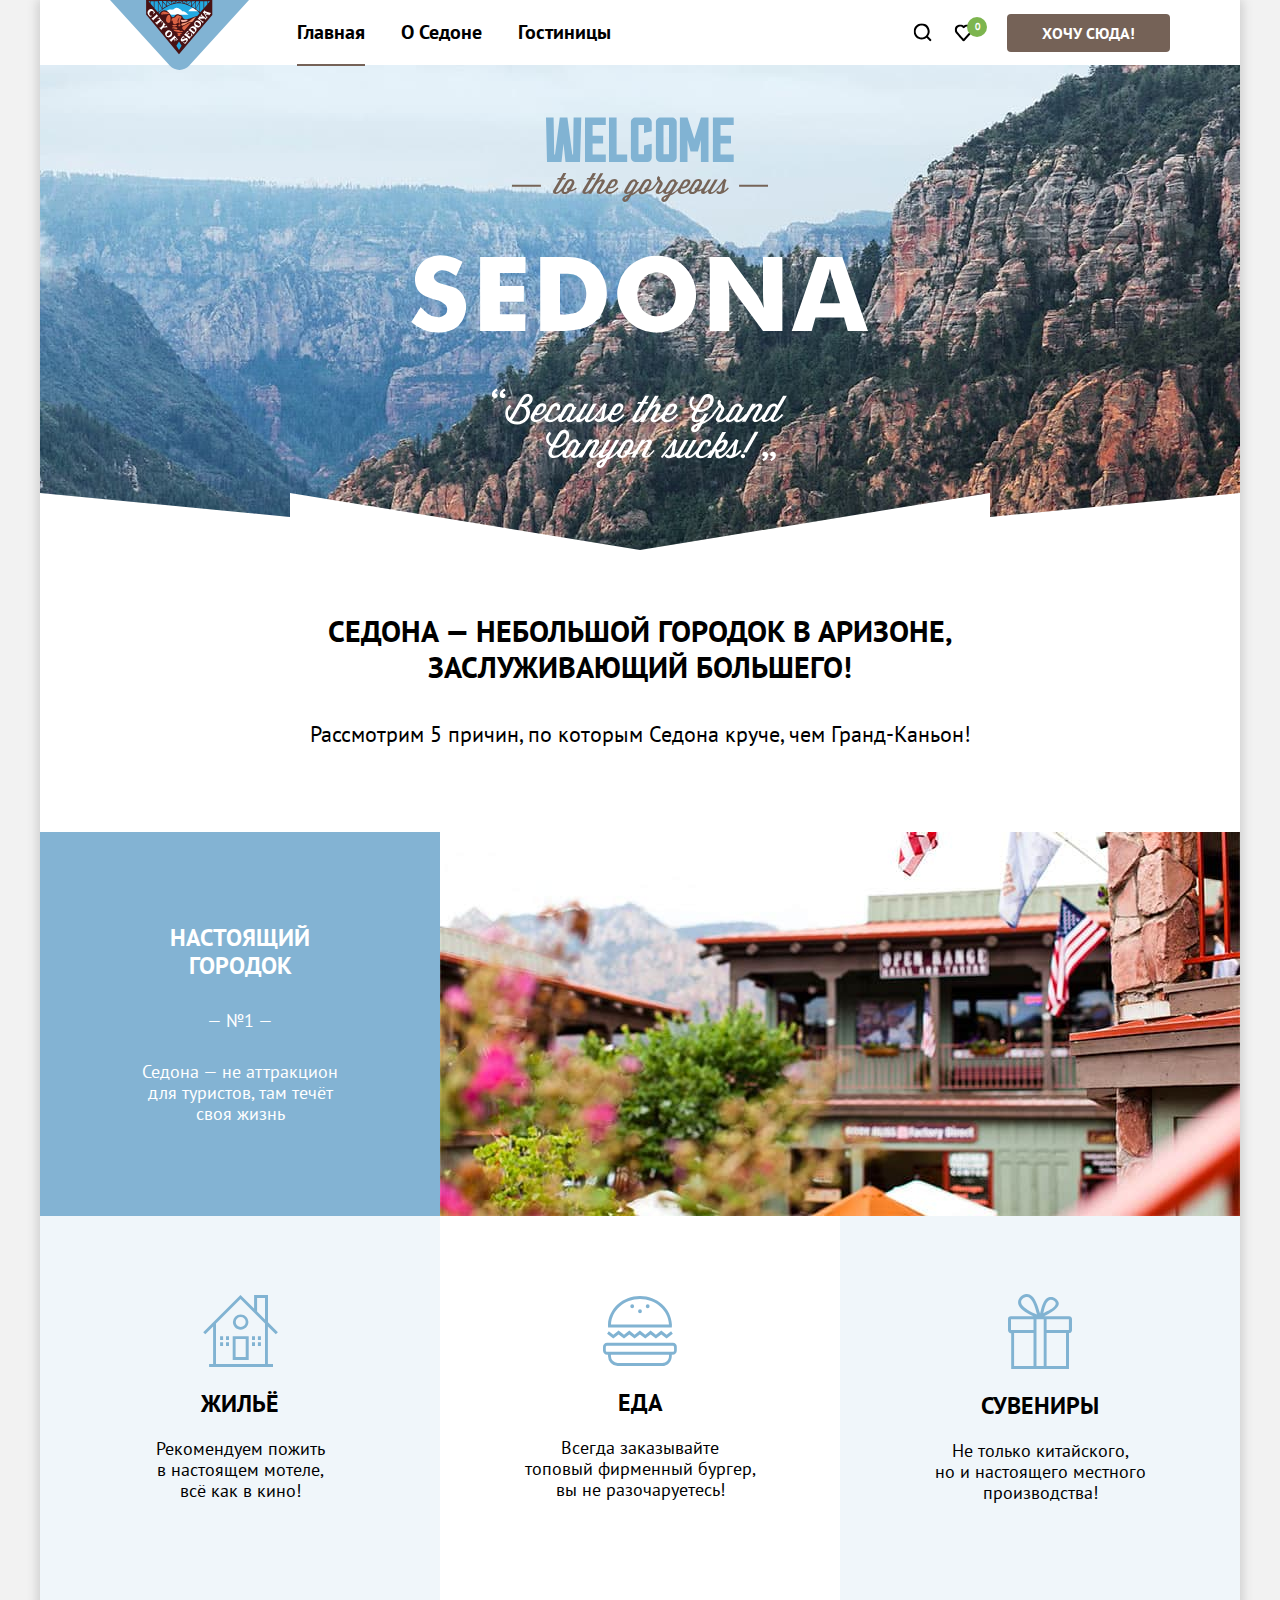
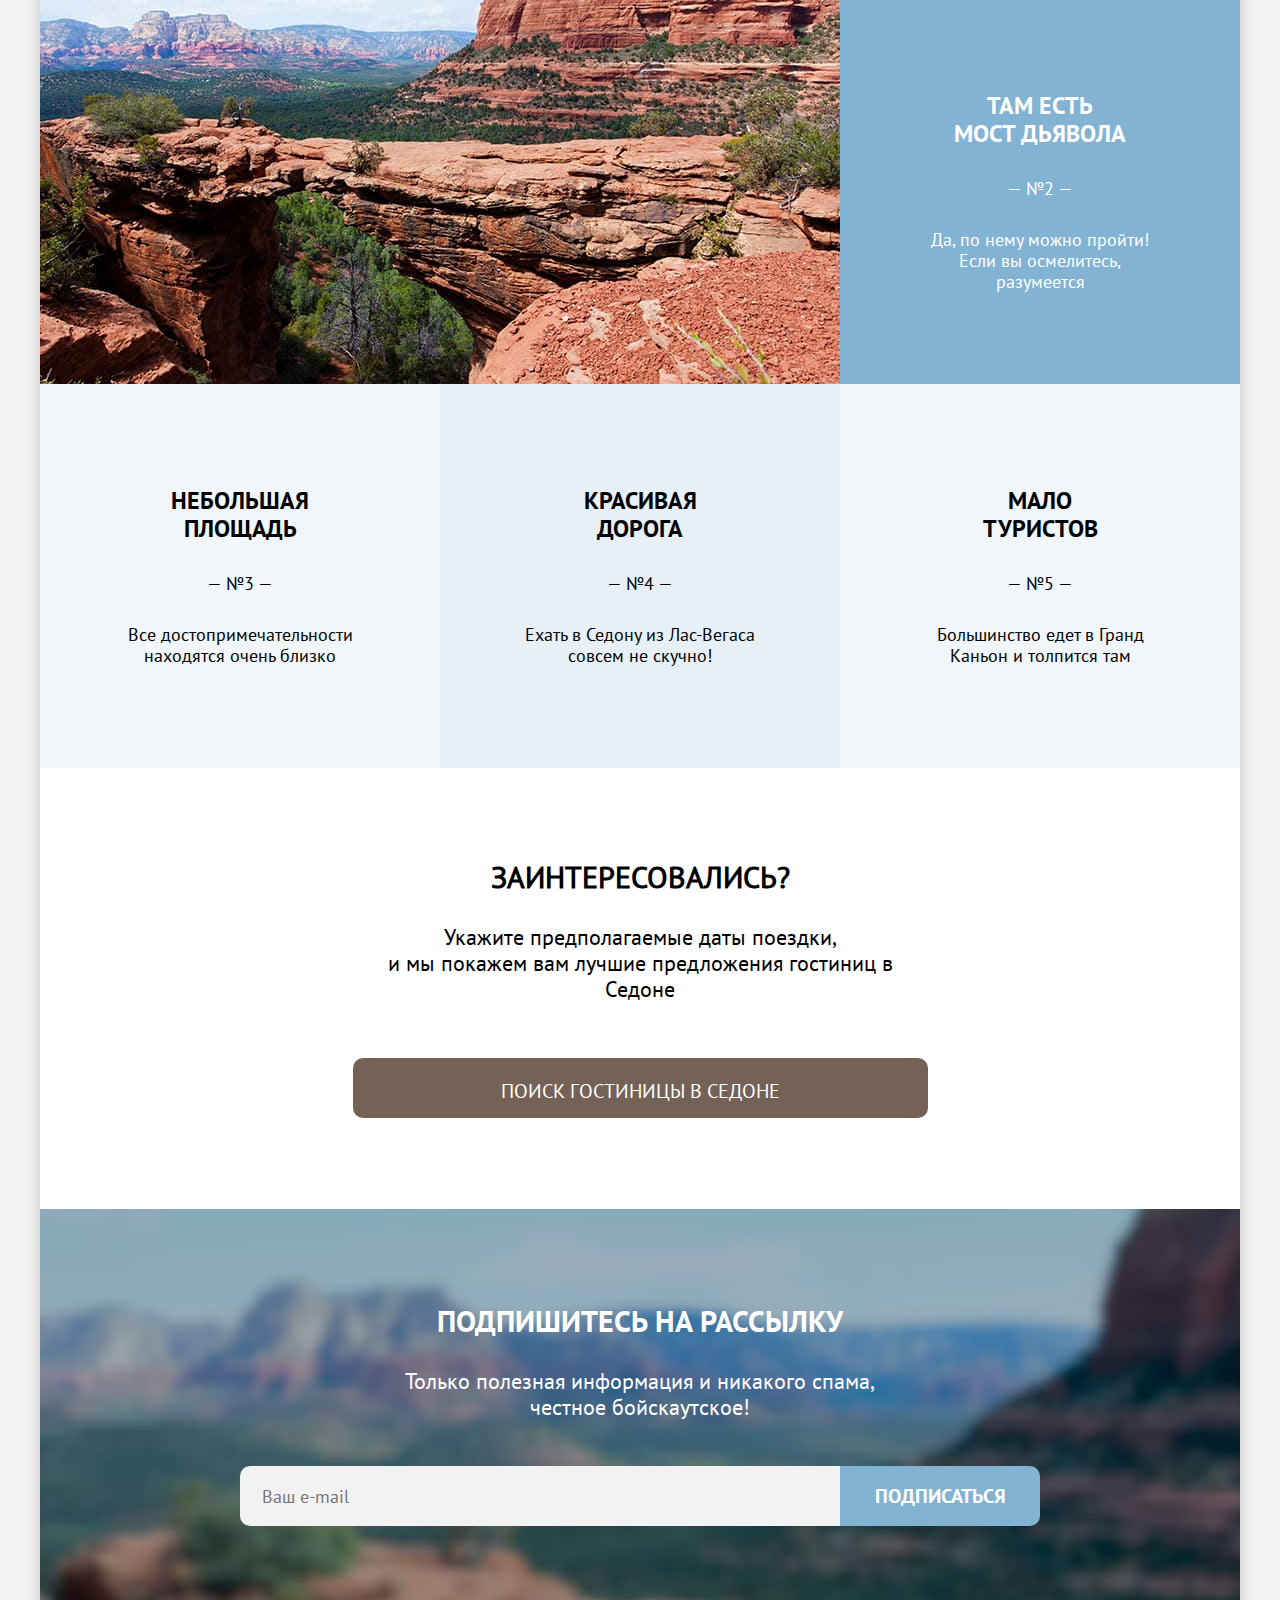
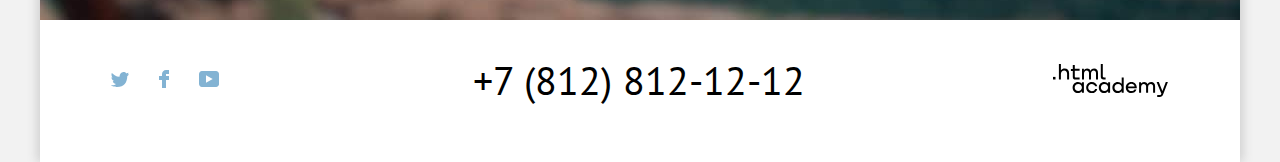
==== index.html @ b34d9f9b "Проверила фокусы и сделала select" ====
<!DOCTYPE html>
<html lang="ru">
  <head>
    <meta charset="utf-8">
    <title>HTML Academy: Седона</title>
    <link rel="stylesheet" href="styles/styles.css">
  </head>
  <body class="body-index">
    <div class="container">
      <header class="page-header">
        <nav class="navigation">
          <a class="logo">
            <span class="visually-hidden">
              Логотип
            </span>
            <img src="image/logo.svg" width="139" height="70" alt="Логотип Седона.">
          </a>
        <ul class="navigation-list">
          <li class="navigation-item">
            <a class="navigation-link navigation-item-main-current" href="index.html">Главная</a>
          </li>
          <li class="navigation-item">
            <a class="navigation-link" href="about.sedona">О Седоне</a>
          </li>
          <li class="navigation-item">
            <a class="navigation-link" href="catalog.html">Гостиницы</a>
          </li>
        </ul>
        <ul class="navigation-user">
          <li class="user-item">
            <a class="navigation-link" href="search.html">
              <span class="visually-hidden">
                Поиск
              </span>
              <svg class="navigation-icon" aria-hidden="true" focusable="false" width="19" height="19" viewBox="0 0 19 19" fill="none" xmlns="http://www.w3.org/2000/svg">
                <g clip-path="url(#clip0_18711_1020)">
                <path d="M18.6821 16.9114L14.9821 13.2114C15.9821 11.9114 16.6821 10.2114 16.6821 8.31142C16.6821 3.91142 13.0821 0.311417 8.68207 0.311417C4.28207 0.311417 0.682068 4.01142 0.682068 8.41142C0.682068 12.8114 4.28207 16.4114 8.68207 16.4114C10.4821 16.4114 12.1821 15.8114 13.5821 14.7114L17.2821 18.4114L18.6821 16.9114ZM8.68207 14.4114C5.38207 14.4114 2.68207 11.7114 2.68207 8.41142C2.68207 5.11142 5.38207 2.41142 8.68207 2.41142C11.9821 2.41142 14.6821 5.11142 14.6821 8.41142C14.6821 11.7114 11.9821 14.4114 8.68207 14.4114Z"/>
                </g>
                <defs>
                <clipPath id="clip0_18711_1020">
                <rect width="18" height="18" fill="white" transform="translate(0.682068 0.411423)"/>
                </clipPath>
                </defs>
              </svg>
            </a>
          </li>
          <li class="user-item user-item-likes">
            <a class="navigation-link" href="#">
              <span class="visually-hidden">
                Нравится
              </span>
              <svg class="navigation-icon" aria-hidden="true" focusable="false" width="19" height="18" viewBox="0 0 19 18" fill="none" xmlns="http://www.w3.org/2000/svg">
                <g clip-path="url(#clip0_18711_1027)">
                <path d="M9.58207 17.4114C9.28207 17.4114 8.98207 17.3114 8.78207 17.0114C3.38207 10.9114 2.08207 9.51142 1.78207 9.11142C1.08207 8.21142 0.682068 7.01142 0.682068 5.81142C0.682068 2.81142 3.08207 0.411423 6.18207 0.411423C7.48207 0.411423 8.68207 0.911423 9.68207 1.71142C10.6821 0.911423 11.9821 0.411423 13.1821 0.411423C16.1821 0.411423 18.6821 2.81142 18.6821 5.81142C18.6821 7.11142 18.1821 8.31142 17.3821 9.21142L10.3821 17.1114C10.1821 17.3114 9.98207 17.4114 9.58207 17.4114ZM3.58207 7.91142C3.88207 8.31142 7.08207 11.9114 9.68207 14.8114L15.8821 7.81142C16.3821 7.31142 16.5821 6.61142 16.5821 5.81142C16.5821 4.01142 15.0821 2.51142 13.2821 2.51142C12.2821 2.51142 11.2821 3.01142 10.5821 3.81142C10.2821 4.11142 9.98207 4.21142 9.68207 4.21142C9.38207 4.21142 9.08207 4.01142 8.88207 3.81142C8.18207 3.01142 7.18207 2.51142 6.18207 2.51142C4.38207 2.51142 2.88207 4.01142 2.88207 5.81142C2.78207 6.71142 3.18207 7.41142 3.58207 7.91142C3.48207 7.91142 3.48207 7.91142 3.58207 7.91142Z"/>
                </g>
                <defs>
                <clipPath id="clip0_18711_1027">
                <rect width="18" height="17" fill="white" transform="translate(0.682068 0.411423)"/>
                </clipPath>
                </defs>
              </svg>
            </a>
            <span class="counter">
              0
            </span>
          </li>
          <li class="user-item">
            <a class="navigation-link popup" href="catalog.html">Хочу сюда!</a>
          </li>
        </ul>
      </nav>
    </header>
    <main class="main-container main-index">
        <section class="promo">
          <h1 class="visually-hidden">Добро пожаловать в Седону</h1>
          <img class="welcome" src="image/welcome-sedona.svg" width="458" height="352" alt="фон Добро пожаловать в седону.">
        </section>
        <section class="advantages">
          <h2 class="secondary-title sedona-title">Седона — небольшой городок в Аризоне, заслуживающий большего!</h2>
          <p class="dark-note">
            Рассмотрим 5 причин, по которым Седона круче, чем Гранд-Каньон!
          </p>
          <ol class="advantages-list">
            <li class="advantages-item advantages-big ">
              <div class="block-advantage">
                <div class="text light-text">
                  <h3 class="advantages-title advantages-title-light">Настоящий городок</h3>
                  <span class="advantages-number">— №1 —</span>
                  <p class="advantages-description advantages-description-light">
                    Седона — не аттракцион для туристов, там течёт своя жизнь
                  </p>
                </div>
                <figure class="advantage-picture">
                  <img class="foto" src="image/real-town.jpg" width="800" height="384" alt="фото Седона.">
                </figure>
              </div>
              <ul class="advantages-mini">
                <li class="advantages-item dark-text light-background block-advantage-mini">
                  <img class="advantages-item-icon" src="image/icon-home.svg" width="75" height="72" alt="иконка дом.">
                    <h3 class="advantages-title advantages-title-black">Жильё</h3>
                    <p class="advantages-description advantages-description-black">
                      Рекомендуем пожить <br> в настоящем мотеле,<br> всё как в кино!
                    </p>
                </li>
                <li class="advantages-item dark-text block-advantage-mini">
                  <img class="advantages-item-icon" src="image/icon-burger.svg" width="74" height="70" alt="иконка бургер.">
                    <h3 class="advantages-title advantages-title-black">Еда</h3>
                    <p class="advantages-description advantages-description-black">
                      Всегда заказывайте <br> топовый фирменный бургер, <br> вы не разочаруетесь!
                    </p>
                </li>
                <li class="advantages-item dark-text light-background block-advantage-mini">
                  <img class="advantages-item-icon" src="image/icon-gift.svg" width="64" height="75" alt="иконка подарок.">
                  <h3 class="advantages-title advantages-title-black">Сувениры</h3>
                  <p class="advantages-description advantages-description-black">
                    Не только китайского, <br> но и настоящего местного <br> производства!
                  </p>
                </li>
               </ul>
            </li>
            <li class="advantages-item advantages-bridge">
              <div class="block-advantage">
                <figure class="advantage-picture">
                  <img class="foto" src="image/mountains.jpg" width="800" height="384" alt="фото мост дьявола.">
                </figure>
                <div class="advantages-item light-text">
                  <h3 class="advantages-title advantages-title-light">Там есть <br> мост дьявола</h3>
                  <span class="advantages-number">— №2 —</span>
                  <p class="advantages-description advantages-description-light">
                    Да, по нему можно пройти! Если вы осмелитесь, разумеется
                  </p>
                </div>
              </div>
            </li>
            <li class="advantages-item dark-text light-background block-advantage-mini">
                <h3 class="advantages-title">Небольшая площадь</h3>
                <span class="advantages-number">— №3 —</span>
                <p class="advantages-description">
                  Все достопримечательности находятся очень близко
                </p>
            </li>
            <li class="advantages-item dark-text translucent-background block-advantage-mini">
                <h3 class="advantages-title">Красивая дорога</h3>
                <span class="advantages-number">— №4 —</span>
                <p class="advantages-description">
                  Ехать в Седону из Лас-Вегаса совсем не скучно!
                </p>
            </li>
            <li class="advantages-item dark-text light-background block-advantage-mini">
              <h3 class="advantages-title">Мало <br> туристов</h3>
              <span class="advantages-number">— №5 —</span>
              <p class="advantages-description">
                Большинство едет в Гранд Каньон и толпится там
              </p>
            </li>
          </ol>
        </section>
        <section class="hotel-search">
          <h2 class="secondary-title interested-title">Заинтересовались?</h2>
          <p class="hotel-search-description">
            Укажите предполагаемые даты поездки, <br> и мы покажем вам лучшие предложения гостиниц в Седоне
          </p>
          <a class="hotel-search-button" href="catalog.html">
            Поиск гостиницы в Седоне
          </a>
        </section>
        <section class="subscription">
          <h2 class="secondary-title subscription-title-catalog">Подпишитесь на рассылку</h2>
          <p class="light-note">
            Только полезная информация и никакого спама, честное бойскаутское!
          </p>
          <form class="subscription-form" action="https://echo.htmlacademy.ru/" method="post">
            <label for="subscription-email">
              <span class="visually-hidden">email</span>
            </label>
            <input class="field mistake"  placeholder="Ваш e-mail" type="email" name="subscription-email" id="subscription-email">
            <button class="button subscription-email" type="submit">
                Подписаться
            </button>
          </form>
        </section>
    </main>
      <footer class="page-footer">
        <section class="footer-social">
          <h2 class="social-title">
            <span class="visually-hidden">
               социальные сети
            </span>
          </h2>
            <ul class="footer-social-list">
              <li class="footer-social-item">
                <a class="button-social" href="https://twitter.com/htmlacademy_ru">
                  <span class="visually-hidden">Твиттер</span>
                  <svg class="footer-social-icon" width="18" height="15" viewBox="0 0 18 15" fill="none" xmlns="http://www.w3.org/2000/svg">
                    <g clip-path="url(#clip0_18711_1512)">
                      <path d="M11.6 0.200056C13.4 -0.299944 14.8 0.500056 15.4 1.40006C16.1 1.20006 16.8 0.900056 17.5 0.700056C17.5 1.60006 16.9 2.20006 16.6 2.50006C17.3 2.60006 18 1.90006 18 1.90006C17.8 2.90006 16.9 3.70006 16.3 3.90006C16.1 10.7001 13 15.1001 5.7 15.0001C5.1 15.0001 5.8 15.0001 5.2 15.0001C4.8 15.0001 0.8 14.5001 0 13.1001C2.4 13.3001 4.1 12.7001 5 11.9001C4 11.6001 2.1 11.5001 1.8 9.00006C2.2 9.10006 2.4 9.20006 3.1 9.10006C1.8 8.30006 0.4 7.50006 0.5 5.30006C0.8 5.60006 1.6 5.80006 1.9 5.80006C1.1 5.60006 -0.2 2.50006 0.9 0.900056C2.8 2.80006 4.9 4.50006 8.5 4.70006C8.7 2.30006 9.7 0.800056 11.6 0.200056Z" />
                    </g>
                    <defs>
                      <clipPath id="clip0_18711_1512">
                        <rect width="18" height="15" fill="white"/>
                      </clipPath>
                    </defs>
                  </svg>
                </a>
              </li>
              <li class="footer-social-item">
                <a class="button-social" href="https://www.facebook.com/htmlacademy">
                  <span class="visually-hidden">Фейсбук</span>
                  <svg class="footer-social-icon" width="10" height="18" viewBox="0 0 10 18" fill="none" xmlns="http://www.w3.org/2000/svg">
                    <path d="M7 0C4.8 0 3 1.8 3 4V6H0V10H3V18H7V10H10V6H7V4H10V0H7Z" />
                  </svg>
                </a>
              </li>
              <li class="footer-social-item">
                <a class="button-social" href="https://www.youtube.com/c/HTMLAcademyRUS">
                  <span class="visually-hidden">Ютуб</span>
                  <svg class="footer-social-icon" width="20" height="16" viewBox="0 0 20 16" fill="none" xmlns="http://www.w3.org/2000/svg">
                    <g clip-path="url(#clip0_18711_1528)">
                      <path d="M17 0H2.9C1.2 0 0 1.5 0 3.2V12.7C0 14.5 1.2 16 2.9 16H17.2C18.7 16 20.1 14.5 20.1 12.8V3.2C19.9 1.5 18.7 0 17 0ZM7 11.8V4.2L13.7 8L7 11.8Z" />
                    </g>
                    <defs>
                      <clipPath id="clip0_18711_1528">
                        <rect width="20" height="16" fill="white"/>
                      </clipPath>
                    </defs>
                  </svg>
                </a>
              </li>
            </ul>
        </section>
        <a class="contacts-phone" href="tel:88128121212">+7 (812) 812-12-12</a>
        <section class="html-link">
            <a class="htmlacademy-link" href="https://htmlacademy.ru/">
              <svg class="htmlacademy-link-icon" width="115" height="34" viewBox="0 0 115 34" fill="none" xmlns="http://www.w3.org/2000/svg">
                <path d="M0 12.9V15.5H2.5V12.9H0Z" />
                <path d="M11.6 4.5C10 4.5 8.80002 5.2 8.00002 6.2H7.90002V0H5.90002V15.5H7.90002V10.2C7.90002 8.1 9.20002 6.6 11.2 6.6C13 6.6 14.1 8 14.1 9.8V15.5H16.1V9.4C16.2 6.4 14.3 4.5 11.6 4.5Z" />
                <path d="M26.6 4.79998H21.8V1.09998H19.8V4.89998H17.9V6.89998H19.8V12.9C19.8 14.6 20.8 15.6 22.5 15.6H26.6V13.6H22.9C22.2 13.6 21.8 13.2 21.8 12.5V6.79998H26.6V4.79998Z" />
                <path d="M41.1 4.59998C39.5 4.59998 38.2 5.39998 37.6 6.69998H37.5C36.9 5.49998 35.7 4.59998 34.1 4.59998C32.7 4.59998 31.6 5.39998 31 6.39998H30.9V4.79998H29V15.4H31V9.99998C31 7.99998 32 6.49998 33.6 6.49998C35.1 6.49998 36 7.49998 36 9.09998V15.4H38V9.79998C38 7.39998 39.4 6.49998 40.6 6.49998C42.1 6.49998 43 7.49998 43 9.09998V15.4H45V8.89998C45.1 6.39998 43.6 4.59998 41.1 4.59998Z" />
                <path d="M47.8 12.7C47.8 14.4 48.8 15.4 50.6 15.4H52.6V13.4H50.9001C50.2001 13.4 49.8 13 49.8 12.3V0H47.8V12.7Z" />
                <path d="M28.9 19.7C28 18.6 26.7 17.9 25 17.9C21.9 17.9 19.6 20.2 19.6 23.5C19.6 26.8 21.9 29.1 25 29.1C26.8 29.1 28 28.3 28.8 27.2H28.9V28.8H30.9V18.2H28.9V19.7ZM25.3 27.1C23.1 27.1 21.7 25.5 21.7 23.5C21.7 21.5 23.1 19.9 25.3 19.9C27.5 19.9 28.9 21.5 28.9 23.5C28.9 25.4 27.5 27.1 25.3 27.1Z" />
                <path d="M44.2 22C43.7 19.6 41.5999 17.9 38.7999 17.9C35.3999 17.9 33.2 20.4 33.2 23.5C33.2 26.6 35.3999 29.1 38.7999 29.1C41.5999 29.1 43.7 27.3 44.2 24.9H42.0999C41.6999 26.2 40.3999 27.2 38.7999 27.2C36.5999 27.2 35.2 25.6 35.2 23.6C35.2 21.6 36.5999 20 38.7999 20C40.3999 20 41.5999 21 42.0999 22.2H44.2V22Z" />
                <path d="M55.1 19.7C54.2 18.6 52.9001 17.9 51.2001 17.9C48.1001 17.9 45.8 20.2 45.8 23.5C45.8 26.8 48.1001 29.1 51.2001 29.1C53.0001 29.1 54.2 28.3 55 27.2H55.1V28.8H57.1V18.2H55.1V19.7ZM51.5 27.1C49.3 27.1 47.9001 25.5 47.9001 23.5C47.9001 21.5 49.3 19.9 51.5 19.9C53.7 19.9 55.1 21.5 55.1 23.5C55.1 25.4 53.6 27.1 51.5 27.1Z" />
                <path d="M68.7 19.8C67.8 18.7 66.5 17.9 64.8 17.9C61.7 17.9 59.4 20.2 59.4 23.5C59.4 26.8 61.6 29.1 64.8 29.1C66.5 29.1 67.8 28.3 68.6 27.3H68.7V28.8H70.7V13.4H68.7V19.8ZM65.1 27.1C62.9 27.1 61.5 25.5 61.5 23.5C61.5 21.5 62.9 19.9 65.1 19.9C67.3 19.9 68.7 21.5 68.7 23.5C68.6 25.5 67.2 27.1 65.1 27.1Z" />
                <path d="M78.3 17.9C75 17.9 72.8 20.4 72.8 23.5C72.8 26.5 74.9 29.1 78.3 29.1C80.8 29.1 82.8 27.8 83.5 25.5H81.4C80.9 26.5 79.8 27.1 78.4 27.1C76.5 27.1 75.1 25.8 75 24.2H83.8C84 20.6 81.8 17.9 78.3 17.9ZM78.3 19.8C80 19.8 81.3 20.8 81.6 22.4H75.1C75.4 20.9 76.6 19.8 78.3 19.8Z" />
                <path d="M98.2 17.9C96.6 17.9 95.3 18.7 94.6 19.9H94.5C93.9 18.7 92.7 17.9 91.1 17.9C89.7 17.9 88.6 18.6 88 19.7V18.2H86.1V28.8H88.1V23.4C88.1 21.4 89.1 20 90.7 19.9C92.2 19.9 93.1 20.9 93.1 22.5V28.8H95.1V23.2C95.1 20.8 96.5 19.9 97.7 19.9C99.2 19.9 100.1 20.9 100.1 22.5V28.8H102.1V22.3C102.2 19.7 100.7 17.9 98.2 17.9Z" />
                <path d="M109.4 27L105.8 18.1H103.6L108.4 29.7C108.1 30.6 107.7 30.9 106.7 30.9H104.2V32.9H106.7C108.5 32.9 109.5 32.1 110.2 30.3L114.9 18.1H112.8L109.4 27Z" />
              </svg>
            </a>
        </section>
      </footer>
      <div class="modal-container modal-container-close">
        <div class="modal modal-hotel-search">
          <section class="modal-content">
            <button class="modal-close-button">
              <span class="visually-hidden">Закрыть</span>
            </button>
            <h2 class="modal-title">Поиск гостиницы в Седоне</h2>
            <form class="modal-input-form" action="https://echo.htmlacademy.ru/" method="get">
              <ul class="modal-input-list">
                <li class="modal-input-item data-start">
                  <label for="start" class="label-input">
                    Дата заезда:
                  </label>
                  <div class="modal-input-container">
                    <input class="modal-input modal-input-date" type="date" id="start" name="trip-start" value="27 апреля 2021">
                    <span class="container-calendar">
                      <svg class="calendar" width="15" height="15" viewBox="0 0 15 15" fill="none" xmlns="http://www.w3.org/2000/svg">
                        <path d="M5.5 10C5.8 10 6 9.8 6 9.5C6 9.2 5.8 9 5.5 9C5.2 9 5 9.2 5 9.5C5 9.8 5.2 10 5.5 10Z" />
                        <path d="M14 2H12V0H11V2H4V0H3V2H1C0.4 2 0 2.4 0 3V6V7V14C0 14.5 0.4 15 1 15H14C14.5 15 15 14.5 15 14V7V6V3C15 2.4 14.5 2 14 2ZM14 14H1V7H14V14ZM1 6V3H3V5H4V3H11V5H12V3H14V6H1Z" />
                        <path d="M7.5 10C7.8 10 8 9.8 8 9.5C8 9.2 7.8 9 7.5 9C7.2 9 7 9.2 7 9.5C7 9.8 7.2 10 7.5 10Z" />
                        <path d="M9.5 10C9.8 10 10 9.8 10 9.5C10 9.2 9.8 9 9.5 9C9.2 9 9 9.2 9 9.5C9 9.8 9.2 10 9.5 10Z" />
                        <path d="M5.5 11C5.2 11 5 11.2 5 11.5C5 11.8 5.2 12 5.5 12C5.8 12 6 11.8 6 11.5C6 11.2 5.8 11 5.5 11Z" />
                        <path d="M3.5 10C3.8 10 4 9.8 4 9.5C4 9.2 3.8 9 3.5 9C3.2 9 3 9.2 3 9.5C3 9.8 3.2 10 3.5 10Z" />
                        <path d="M3.5 11C3.2 11 3 11.2 3 11.5C3 11.8 3.2 12 3.5 12C3.8 12 4 11.8 4 11.5C4 11.2 3.8 11 3.5 11Z" />
                        <path d="M7.5 11C7.2 11 7 11.2 7 11.5C7 11.8 7.2 12 7.5 12C7.8 12 8 11.8 8 11.5C8 11.2 7.8 11 7.5 11Z" />
                        <path d="M9.5 11C9.2 11 9 11.2 9 11.5C9 11.8 9.2 12 9.5 12C9.8 12 10 11.8 10 11.5C10 11.2 9.8 11 9.5 11Z" />
                        <path d="M11.5 10C11.8 10 12 9.8 12 9.5C12 9.2 11.8 9 11.5 9C11.2 9 11 9.2 11 9.5C11 9.8 11.2 10 11.5 10Z" />
                        <path d="M11.5 11C11.2 11 11 11.2 11 11.5C11 11.8 11.2 12 11.5 12C11.8 12 12 11.8 12 11.5C12 11.2 11.8 11 11.5 11Z" />
                      </svg>
                    </span>
                  </div>
                  <span class="comment-message error">
                    Мы не можем отправить вас в прошлое.
                  </span>
                </li>
                <li class="modal-input-item data-end">
                  <label for="end" class="label-input">
                    Дата выезда:
                  </label>
                  <div class="modal-input-container">
                    <input class="modal-input modal-input-date" type="date" id="end" name="trip-end" value="1 сентября 2022">
                    <span class="container-calendar">
                      <svg class="calendar" width="15" height="15" viewBox="0 0 15 15" fill="none" xmlns="http://www.w3.org/2000/svg">
                        <path d="M5.5 10C5.8 10 6 9.8 6 9.5C6 9.2 5.8 9 5.5 9C5.2 9 5 9.2 5 9.5C5 9.8 5.2 10 5.5 10Z" />
                        <path d="M14 2H12V0H11V2H4V0H3V2H1C0.4 2 0 2.4 0 3V6V7V14C0 14.5 0.4 15 1 15H14C14.5 15 15 14.5 15 14V7V6V3C15 2.4 14.5 2 14 2ZM14 14H1V7H14V14ZM1 6V3H3V5H4V3H11V5H12V3H14V6H1Z" />
                        <path d="M7.5 10C7.8 10 8 9.8 8 9.5C8 9.2 7.8 9 7.5 9C7.2 9 7 9.2 7 9.5C7 9.8 7.2 10 7.5 10Z" />
                        <path d="M9.5 10C9.8 10 10 9.8 10 9.5C10 9.2 9.8 9 9.5 9C9.2 9 9 9.2 9 9.5C9 9.8 9.2 10 9.5 10Z" />
                        <path d="M5.5 11C5.2 11 5 11.2 5 11.5C5 11.8 5.2 12 5.5 12C5.8 12 6 11.8 6 11.5C6 11.2 5.8 11 5.5 11Z" />
                        <path d="M3.5 10C3.8 10 4 9.8 4 9.5C4 9.2 3.8 9 3.5 9C3.2 9 3 9.2 3 9.5C3 9.8 3.2 10 3.5 10Z" />
                        <path d="M3.5 11C3.2 11 3 11.2 3 11.5C3 11.8 3.2 12 3.5 12C3.8 12 4 11.8 4 11.5C4 11.2 3.8 11 3.5 11Z" />
                        <path d="M7.5 11C7.2 11 7 11.2 7 11.5C7 11.8 7.2 12 7.5 12C7.8 12 8 11.8 8 11.5C8 11.2 7.8 11 7.5 11Z" />
                        <path d="M9.5 11C9.2 11 9 11.2 9 11.5C9 11.8 9.2 12 9.5 12C9.8 12 10 11.8 10 11.5C10 11.2 9.8 11 9.5 11Z" />
                        <path d="M11.5 10C11.8 10 12 9.8 12 9.5C12 9.2 11.8 9 11.5 9C11.2 9 11 9.2 11 9.5C11 9.8 11.2 10 11.5 10Z" />
                        <path d="M11.5 11C11.2 11 11 11.2 11 11.5C11 11.8 11.2 12 11.5 12C11.8 12 12 11.8 12 11.5C12 11.2 11.8 11 11.5 11Z" />
                      </svg>
                    </span>
                  </div>
                  <span class="comment-message">
                    На эти даты есть свободные номера. Пока есть.
                  </span>
                </li>
                <li class="modal-input-item item-adults">
                  <label for="number-adults" class="label-input">
                    Взрослые:
                  </label>
                  <div class="modal-input-container">
                    <button class="modal-input-minus">
                      <svg  class="icon-modal-minus icon-modal-input" width="13" height="1" viewBox="0 0 13 1" fill="none" xmlns="http://www.w3.org/2000/svg">
                        <path d="M0 0L0 1L13 1V0L0 0Z" />
                      </svg>
                    </button>
                    <input class="modal-input modal-input-number" type="number" id="number-adults" name="number-adults" min="1" value="2">
                    <button class="modal-input-plus">
                      <svg class="icon-modal-plus icon-modal-input" width="13" height="13" viewBox="0 0 13 13" fill="none" xmlns="http://www.w3.org/2000/svg">
                          <path d="M13 6H7V0H6V6H0V7H6V13H7V7H13V6Z" />
                        </svg>
                    </button>
                  </div>
                  </li>
                <li class="modal-input-item item-children">
                  <span class="form-label form-label-icon">
                    <label for="number-children" class="label-input">
                      Дети:
                    </label>
                    <span class="tooltip">
                      <button class="tooltip-toggle" type="button" aria-labelledby="tooltip-label">
                        <svg class="tooltip-icon" width="25" height="25" fill="none" xmlns="http://www.w3.org/2000/svg">
                          <circle cx="12.5" cy="12.5" r="12.5" />
                          <g clip-path="url(#a)" fill="#fff">
                            <path d="M12 17h1v-6h-1v6ZM13 8h-1v1h1V8Z"/>
                          </g>
                          <defs>
                            <clipPath id="a">
                              <path fill="#fff" transform="translate(12 8)" d="M0 0h1v9H0z"/>
                            </clipPath>
                          </defs>
                        </svg>
                      </button>
                      <span class="tooltip-text" role="tooltip" id="tooltip-label">
                        Укажите количество детей, которые будут с вами, возраст которых от 6 до 18 лет. Дети до 6 лет размещаются бесплатно.
                      </span>
                    </span>
                  </span>
                  <div class="modal-input-container">
                    <button class="modal-input-minus">
                      <svg  class="icon-modal-minus icon-modal-input" width="13" height="1" viewBox="0 0 13 1" fill="none" xmlns="http://www.w3.org/2000/svg">
                        <path d="M0 0L0 1L13 1V0L0 0Z" />
                      </svg>
                    </button>
                    <input class="modal-input modal-input-number" type="number" id="number-children" name="number-children" min="0" value="1">
                    <button class="modal-input-plus">
                      <svg class="icon-modal-plus icon-modal-input" width="13" height="13" viewBox="0 0 13 13" fill="none" xmlns="http://www.w3.org/2000/svg">
                          <path d="M13 6H7V0H6V6H0V7H6V13H7V7H13V6Z" />
                        </svg>
                    </button>
                  </div>
                </li>
                <li class="modal-input-item item-submit">
                  <input class="modal-input-submit" type="submit" name="send-data" value="Найти">
                </li>
              </ul>
            </form>
          </section>
        </div>
      </div>
    </div>
  </body>
</html>
---- styles/styles.css ----
@font-face {
  font-family: ptsans-400;
  font-weight: 400;
  font-style: normal;
  src: url("../fonts/ptsans-400.woff2") format("woff2");
  font-display: swap;
}
@font-face {
  font-family: ptsans-700;
  font-weight: 700;
  font-style: normal;
  src: url("../fonts/ptsans-700.woff2") format("woff2");
  font-display: swap;
}
@font-face {
  font-family: ptsans-400;
  font-weight: 400;
  font-style: italic;
  src: url("../fonts/ptsans-400.woff2") format("woff2");
  font-display: swap;
}
@font-face {
  font-family: ptsans-400;
  font-weight: 700;
  font-style: italic;
  src: url("../fonts/ptsans-700.woff2") format("woff2");
  font-display: swap;
}
body {
  margin: 0;
  display: flex;
  flex-direction: column;
  min-height: 100%;
  font-family: ptsans-400, sans-serif;
  font-size: 18px;
  line-height: 21px;
  background: #F2F2F2;
  color: #000000;
  text-align: center;
}
.visually-hidden {
  position: absolute;
  width: 1px;
  height: 1px;
  margin: -1px;
  padding: 0;
  border: 0;
  clip: rect(0 0 0 0);
  overflow: hidden;
}
.page-header {
  background: #FFFFFF;
  color: #000000;
  font-weight: 700;
  font-size: 20px;
  line-height: 26px;
}
.advantages-list{
  list-style-type:none;
  display: flex;
  flex-wrap: wrap;
  padding: 80px 0 0 0;
  margin: 0;
}
.advantage-picture {
  width: 800px;
  height: 384px;
  margin: 0px;
}
.advantage-picture img {
  width: 100%;
}
.block-advantage {
  display: flex;
}
.advantages-mini {
  list-style-type:none;
  display: flex;
  padding: 0px;
}
.footer-social-list{
  list-style-type:none;
  margin: 35px auto 55px 56px ;
  padding: 0;
  max-width: 157px;
  display: flex;
  flex-wrap: wrap;
  box-sizing: border-box;
}
.footer-social-item {
  display: flex;
  justify-content: space-between;
  box-sizing: border-box;
}
.button-social {
  padding: 15px 15px 15px 15px;
}
.htmlacademy-link {
  display: block;
  padding: 10px 10px 10px 10px;
  margin: 34px 62px 34px 0;
  box-sizing: border-box;
}
.subscription {
  min-height: 411px;
  background-color: #81B3D3;
  color: #ffffff;
  background-image: url("../image/background-mailing.jpg");
  background-size: 100% auto;
  background-repeat: no-repeat;
}
.subscription-catalog{
  color:#000000;
  background-size: 100% auto;
  background-repeat: no-repeat;
  background-color: #FFFFFF;
}
.field{
  background: #F2F2F2;
  border-radius: 10px 0 0 10px;
  border: 0;
  padding: 0 0 0 22px;
  height: 60px;
  font-family: ptsans-400, sans-serif;
  font-size: 18px;
  margin-right: 0;
}
.filters {
  min-height: 408px;
  background-color: #81B3D3;
  color: #ffffff;
  background-image: url("../image/catalog-background.jpg");
  background-size: 100% auto;
  background-repeat: no-repeat;
  text-align: left;
  font-weight: 400;
  padding: 0 71px;
}
.secondary-title {
  text-transform:uppercase;
  font-size: 30px;
  line-height: 36px;
  margin: 0 auto;
}
.sedona-title {
  padding-top: 63px;
  width: 720px;
  font-family: "ptsans-700", sans-serif;
}
.interested-title {
  padding-top: 91px;
}
.subscription-title{
  padding-top: 73px;
  font-family: "ptsans-700", sans-serif;
}
.subscription-title-catalog {
  padding-top: 94px;
  font-family: "ptsans-700", sans-serif;
  font-size: 30px;
  line-height: 36px;
}
.dark-note {
  margin: 0 auto;
  padding-top: 31px;
  font-size: 22px;
  line-height: 36px;
}
.inner-title {
  font-family: "ptsans-700", sans-serif;
  font-size: 60px;
  line-height: 68px;
  margin: 0;
  padding-top: 35px;
}
.breadcrumbs-list{
  font-size: 16px;
  line-height: 21px;
  list-style-type:none;
  display: flex;
  margin: 0;
  padding: 0;
  padding-top: 5px;
}
.catalog-filter-title{
  font-weight: 700;
  font-size: 20px;
  line-height: 26px;
}
.catalog-filter-list{
  list-style-type:none;
  padding-left: 0;
  margin-top: 30px;
}
.catalog-filter-item:not(:last-child) {
  padding-bottom:16px ;
}
.control-input{
  font-size: 18px;
  line-height: 23px;
  margin-right: 19px;
}
.note {
  font-size: 22px;
  line-height: 36px;
  color: #333333;
}
.light-note{
  font-size: 22px;
  line-height: 26px;
  max-width: 720px;
  margin: 0 auto;
  padding-top: 29px;
  padding-bottom:46px;
  width: 475px;
}
.light-note-catalog {
  margin: 0 auto;
  padding-top: 46px;
  padding-bottom:46px;
}
.catalog-hotel {
  text-align: left;
  width: 1057px;
  margin: 0 auto;
}
.catalog-hotel-title{
  margin: 0;
  display: block;
  margin: auto auto auto 0;
  line-height: 39px;
  font-size: 30px;
  font-family: "ptsans-700", sans-serif;
}
.select-control {
  box-sizing: border-box;
  margin-right: 85px;
  width: 287px;
  padding: 12px 75px 13px 19px;
  font: inherit;
  font-size: 18px;
  border: 2px solid #E6E6E6;
  border-radius: 4px;
  appearance: none;
  background-color: #FFFFFF;
  background-image: url("../image/arrow-select.svg");
  background-repeat: no-repeat;
  background-size: 12px 7px;
  background-position: right 21px center;
  -webkit-appearance: none;
  height: 48px;
}

.select-control:hover,
.select-control:focus {
  outline: 2px solid #83B3D3;
}
.select-control:active {
  color: #E6E6E6;
  border: 2px solid #E6E6E6;
}
.light-text {
  background: #83B3D3;
  color: #FFFFFF;
  width: 400px;
  min-height: 384px;
  display: flex;
  flex-direction: column;
  padding-left: 90px;
  padding-right: 90px;
  box-sizing: border-box;
  justify-content: center;
}
.advantages-description {
  line-height: 21px;
  margin: 30px 0;
}
.advantages-description-black {
  margin: 20px 0 ;
}
.advantages-big{
  display: flex;
  flex-wrap: wrap;
}
.advantages-bridge {
  display: flex;
}
.dark-text {
  color:#000000;
  width: 400px;
  min-height: 384px;
  display: flex;
  flex-direction: column;
  box-sizing: border-box;
  justify-content: center;
}
.advantages-title {
  text-transform:uppercase;
  width: 200px;
  align-self: center;
  line-height: 28px;
  font-size: 24px;
  font-family: "ptsans-700", sans-serif;
  margin: 30px 0;
}
.advantages-title-black {
  width: 140px;
  margin-top: 23px;
  margin-bottom: 0;
}
.advantages-item-icon {
  align-self: center;
}
.advantages {
  background-color: #ffffff;
  margin:0;
}
.welcome {
  margin-top: -30px;
}
.promo{
  background-color: #E5E5E5;
  background: url("../image/polygonal.svg"), url("../image/background-welcome-sedona.jpg");
  background-repeat: no-repeat, no-repeat;
  background-position: left bottom 0, top center;
  background-size: 100% 57px, 100%;
  min-height: 485px;
  display: flex;
  justify-content: center;
  align-items: center;
}
.light-background{
  background: rgba(131, 179, 211, 0.12);
}
.translucent-background{
  background-color: rgba(131, 179, 211, 0.2);
}
.hotel-search-button{
  background-color: #756257;
  color: #FFFFFF;
  text-decoration: none;
  font-size: 20px;
  line-height: 36px;
  text-transform: uppercase;
  width: 575px;
  height: 60px;
  display: block;
  margin: 0 auto 91px;
  padding:15px 0 15px 0;
  box-sizing:border-box;
  text-align: center;
  border-radius: 10px;
}
.hotel-search-description{
  font-size: 22px;
  line-height: 26px;
  max-width: 580px;
  margin: 0 auto;
  padding-top: 29px;
  padding-bottom: 56px;
}
.hotel-search {
  background-color: #ffffff;
}
.apply-filters{
  font-family: "ptsans-700", sans-serif;
  font-weight: bold;
  font-size: 16px;
  line-height: 21px;
  text-transform: uppercase;
  background-color:#83B3D3;
  border:none;
  border-radius: 4px;
}
.light {
  font-size: 18px;
}
.contacts-phone{
  background: #FFFFFF;
  color: #000000;
  text-decoration: none;
  font-size: 40px;
  line-height: 40px;
  max-width: 720px;
  margin-top: 40px;
  max-height: 50px;
  box-sizing: border-box;
}
.hotel-list {
  list-style-type:none;
  display: flex;
  flex-wrap:wrap;
  margin: 0 0 30px 0;
  padding: 0;
  display: grid;
  grid-template-columns: 339px 339px 339px;
  gap: 18px;
}
.hotel-item{
  max-width: 339px;
  padding: 20px;
  display: grid;
  gap:16px;
}
.foto {
  margin: 0;
  display: block;
}
.name-hotel{
  font-weight: 700;
  font-size: 24px;
  line-height: 31px;
  margin: 0;
}
.description-hotel{
  font-family: "ptsans-400", sans-serif;
  font-size: 18px;
  line-height: 23px;
  margin: 0;
}
.raiting{
  font-size: 16px;
  line-height: 18px;
  text-transform: uppercase;
  background: #F2F2F2;
  width: 160px;
  height: 37px;
  border-radius: 4px;
  text-align: center;
  padding-top: 7px;
  box-sizing: border-box;
}
.detailed-hotel{
  font-size: 16px;
  line-height: 21px;
  text-transform: uppercase;
  text-decoration: none;
  background: #756257;
  color: #FFFFFF;
  height: 37px;
  display: flex;
  justify-content: center;
  align-items: center;
  border-radius: 4px;
}
.detailed-hotel:hover {
  background-color:  #615048;
}
.detailed-hotel:focus {
  background-color:  #615048;
  outline: 3px solid #83B3D3;
}
.detailed-hotel:active {
  background-color:  #615048;
  color: rgba(255, 255, 255, 0.3);
}
.estimation {
  display: grid;
  grid-template-columns: auto 160px;
  align-items: center;
}
.favourites{
  font-size: 16px;
  line-height: 18px;
  text-transform: uppercase;
  text-decoration: none;
  background-color:#83B3D3;
  color: #FFFFFF;
  border: none;
  border-radius: 4px;
  font-family: "ptsans-700", sans-serif;
}
.favourites.active {
  background-color: #7DB54F;
}
.favourites:hover {
  background-color: #68A2CA;
  border: 1px solid #756257;
}
.favourites:focus {
  background-color: #68A2CA;
  outline: 3px solid #756257;
}
.favourites:active {
  background-color: #68A2CA;
  border: 1px solid #756257;
  color: rgba(255, 255, 255, 0.3);
}
.favourites.active:hover {
  background-color: #6C9E42;
  border: none;
}
.favourites.active:focus {
  background-color: #6C9E42;
}
.favourites.active:active {
  background-color: #6C9E42;
  color: rgba(255, 255, 255, 0.3);
  border: none;
}
.pagination-link:hover {
  background-color: #68A2CA;
}
.pagination-link:focus {
  background-color: #68A2CA;
  outline: 3px solid #756257;
  box-sizing: border-box;
}
.pagination-link:active {
  background-color: #68A2CA;
  color: rgba(255, 255, 255, 0.3);
}
.pagination-show-more{
  display: block;
  box-sizing: border-box;
  width: 620px;
  height: 60px;
  background-color:#83B3D3;
  color: #FFFFFF;
  text-transform: uppercase;
  text-decoration: none;
  font-weight: 700;
  font-size: 20px;
  line-height: 26px;
  margin: 30px auto;
  border: none;
  border-radius: 4px;
  font-family: "ptsans-700", sans-serif;
}
.pagination-show-more-container {
  border-top: 1px solid #E6E6E6;
  border-bottom: 1px solid #E6E6E6;
}
.pagination{
  list-style-type:none;
  display: flex;
  flex-wrap: wrap;
  padding: 0;
  margin: 30px 0 0 0;
}
.pagination-item:not(:last-child) {
  margin-right: 8px;
}
.pagination-item .pagination-disabled{
  color: #000000;
  background-color:#F2F2F2;
}
.pagination-link {
  box-sizing: border-box;
  width: 55px;
  height: 55px;
  background-color: #83B3D3;
  color: #FFFFFF;
  text-decoration: none;
  font-weight: 700;
  font-size: 20px;
  line-height: 26px;
  text-transform: uppercase;
  text-decoration: none;
  display: flex;
  align-items: center;
  justify-content: center;
  border-radius: 4px;
}
html {
  height: 100%;
}
.main-container {
  flex-grow: 1;
  margin-top: -4px;
}
.navigation {
  display: flex;
  width: 1060px;
  margin: 0 auto;

}
.logo {
  margin: 0;
  margin-bottom: -7px;
  cursor: pointer;
}
.logo:focus {
  outline: 3px solid #83B3D3;
  border-radius: 4px;
}
.navigation-list {
  padding: 0;
  max-width: 500px;
  margin: 0 auto 0 30px;
  list-style-type:none;
  display: flex;
  flex-wrap: wrap;
}
.navigation-user {
  padding: 0;
  margin: 0;
  max-width: 300px;
  display: flex;
  flex-wrap: wrap;
  list-style-type:none;
  justify-content: flex-end;
  align-content: center;
}
.navigation-user .navigation-link {
  padding: 15px 10px;
}
.navigation-link {
  font-family: "ptsans-700", sans-serif;
  background: #FFFFFF;
  color: #000000;
  text-decoration: none;
  display: block;
  margin: 0 1px;
  padding:19px 17px;
  display: block;
}
.navigation-link.popup {
  font-size: 16px;
  line-height: 20px;
  background-color: #756257;
  color: #FFFFFF;
  text-transform:uppercase;
  padding: 9px 35px;
  margin:7px 0 0 20px;
  border-radius: 4px;
}
.container {
  width: 1200px;
  margin: 0 auto;
  background-color: #ffffff;
  box-shadow: 3px 0 10px #D3D3D3, -3px 0 10px #D3D3D3;
}
.page-footer {
  display: flex;
  justify-content: space-between;
  margin: 0 auto;
  background-color: #ffffff;
  width: 1200px;
  box-sizing: border-box;
}
.catalog-filter{
  display: grid;
  gap: 6px;
  grid-template-columns: 210px 305px 362px 160px;
  margin-top: 45px;
}
.button-filters {
  display: grid;
  align-items: end;
  align-content: end;
  gap: 20px;
}
.button.apply-filters {
  height: 48px;
  color: #ffffff;
  padding: 0;
}
.button.light {
  height: 23px;
  padding: 0;
  margin-bottom: 20px;
  color: #ffffff;
  background-color: rgba(131, 179, 211, 0);
  border: none;
}
.price {
  display: grid;
  justify-items:start;
  grid-template-columns: 133px 141px;
  gap:25px;
}
.type-housing {
  max-width: 140px;
}
.infrastructure {
  max-width: 150px;
}
.catalog-hotel-management {
  display: flex;
  margin: 0;
  padding-top: 43px;
  padding-bottom: 53px;
}
.button-view {
  width: 48px;
  height: 48px;
  border: 2px solid #E6E6E6;
  border-radius: 4px;
  display: flex;
  justify-content: center;
  align-items: center;
  box-sizing: border-box;
}
.button-view:hover,
.button-view:focus,
.button-view:active {
  border: none;
  outline: 2px solid #83B3D3;
}

.selected {
  border: 2px solid #000000;
}
.foto:hover .foto-hotel{
  opacity: 0.6;
}
.foto:focus .foto-hotel{
  outline: 3px solid #83B3D3;
}
.foto:active .foto-hotel{
  opacity: 0.3;
}
.button-view:not(:last-child) {
  margin-right: 8px;
}
.subscription-form-catalog {
  margin-bottom: 140px;
}
.subscription-form {
  height: 60px;
  display: grid;
  grid-template-columns:  min-content 600px 200px;
  grid-template-rows: min-content;
  justify-content: center;
}
.catalog-filter-group {
  border: 0;
  padding: 0;
}
.price-from {
  height: 48px;
  border-radius: 5px 0 0 5px;
  align-self: end;
  padding: 0;
  padding-left: 10px;
  border: #ffffff;
}
.price-to {
  height: 48px;
  border-radius: 0 5px 5px 0;
  padding: 0;
  padding-left: 10px;
  border: #ffffff;
}
.input-price-group {
  display: grid;
  grid-template-columns: 143px 143px;
  grid-template-rows: 82px 40px ;
  align-items: end;
}
.range-price{
  grid-column: 1/3;
}
.link-detailed {
  display: grid;
  grid-template-columns: 133px 141px;
  gap:25px;
}
.navigation-link:hover {
  color: rgba(117, 98, 87, 1);
}
.navigation-link:focus {
  outline: 3px solid #83B3D3;
  border-radius: 4px;
}
.navigation-link:active {
  color: rgba(117, 98, 87, 0.3);
}
.navigation-icon {
  fill: #000000;
}
.navigation-link:hover .navigation-icon {
  fill:rgba(117, 98, 87, 1);
}
.navigation-link:focus .navigation-icon {
  fill:rgba(117, 98, 87, 0);
}
.navigation-link:active .navigation-icon{
  fill:rgba(117, 98, 87, 0.3);
}


.navigation-item-catalog-current {
  position: relative;
}

.navigation-item-catalog-current::before {
  position: absolute;
  right: 17px;
  bottom: 3px;
  left: 17px;
  height: 2px;
  background-color: rgba(117, 98, 87, 1);
  content: "";
}

.navigation-item-main-current {
  position: relative;
}

.hotel-search-button:hover {
  background-color: rgba(97, 80, 72, 1);
}

.hotel-search-button:focus {
  background-color: rgba(97, 80, 72, 1);
  outline: 3px solid #83B3D3;
}

.hotel-search-button:active {
  background-color: #615048;
  color:rgba(255, 255, 255, 0.3);
}

.field:hover {
  background-color: #E5E5E5;
}

.field:focus {
  background-color: #E5E5E5;
  outline: 3px solid #83B3D3;
}

/* .mistake {
  background-color: #ffffff;
  border: 1px solid #ff0000;
}*/

.footer-social-icon {
  fill: #83B3D3;
}

.button-social:hover .footer-social-icon{
  fill: #68a3ca;
}

.button-social:focus .footer-social-icon{
  fill: #68a3ca;
}
.button-social:focus {
  outline: 3px solid #83B3D3;
  border-radius: 10px;
}
.button-social:active .footer-social-icon{
  fill: rgba(104, 162, 202, 0.3);
}

.contacts-phone:hover {
  color: #756257;
}

.contacts-phone:focus {
  color: #756257;
  outline: 3px solid #83B3D3;
  border-radius: 10px;
}

.contacts-phone:active {
  color: rgba(117, 98, 87, 0.3);
}

.htmlacademy-link:hover .htmlacademy-link-icon{
  fill: #756257;
}

.htmlacademy-link:focus .htmlacademy-link-icon {
  fill: #756257;
  outline: 3px solid #83B3D3;
  border-radius: 10px;
}

.htmlacademy-link:active .htmlacademy-link-icon{
  fill: rgba(117, 98, 87, 0.3);
}

.htmlacademy-link-icon {
  fill:#000000;
}
.breadcrumbs-link:hover {
  color: rgba(255, 255, 255, 0.6);
}
.breadcrumbs-link:focus {
  outline: 3px solid #83B3D3;
  border-radius: 4px;
}
.breadcrumbs-link:active {
  color: rgba(255, 255, 255, 0.3);
}
.breadcrumbs-item-main::after {
  position: absolute;
  left: 20px;
  bottom: 7px;
  width: 5px;
  height: 5px;
  background-color: rgba(255, 255, 255, 0) ;
  border-top: 2px solid rgba(255, 255, 255, 0.3);
  border-right: 2px solid rgba(255, 255, 255, 0.3);
  content: "";
  transform: rotate(45deg);
}
.breadcrumbs-link {
  margin-right: 26px;
  font-size: 16px;
}


.navigation-item-main-current::before {
  position: absolute;
  right: 17px;
  bottom: -2px;
  left: 17px;
  height: 2px;
  background-color: rgba(117, 98, 87, 1);
  content: "";
}
.breadcrumbs-item-main {
  position: relative;
  display: block;
}
.block-advantage-mini {
  padding-left: 75px;
  padding-right: 75px;
}
.button {
  cursor: pointer;
}
.subscription-email {
  background-color: #83B3D3;
  color: #FFFFFF;
  font-weight: 700;
  font-size: 20px;
  line-height: 26px;
  text-transform: uppercase;
  border-radius: 0 10px 10px 0;
  height: 60px;
  border: 0;
  border: none;
}


.subscription-email:hover {
  background-color: #68A2CA;
}

.subscription-email:focus{
  outline: 3px solid #756257;
}

.subscription-email:active {
  background-color: #68A2CA;
  color: rgba(255, 255, 255, 0.3);
  border: none;
}
.subscription-email:disabled {
  background-color: #ffffff;
  border: 2px solid #FF5757;
}
.subscription-email.button {
  margin-left: 0;
  line-height: 26px;
  font-size: 20px;
  font-family: "ptsans-700", sans-serif;
}
.pagination-show-more:hover {
  background-color: #68A2CA;
}

.pagination-show-more:focus{
  outline: 3px solid #756257;
}

.pagination-show-more:active {
  background-color: #68A2CA;
  color: rgba(255, 255, 255, 0.3);
  border: none;
}
.counter {
  background-color: #7DB54F;
  color: #FFFFFF;
  width: 20px;
  height: 20px;
  border-radius: 50%;
  margin-top:10px;
  margin-left:-17px;
  font-size: 10px;
  display: flex;
  justify-content: center;
  align-items: center;
}
.user-item-likes {
  display: flex;
}

.apply-filters:hover {
  background-color: #68A2CA;
}
.apply-filters:focus {
  background-color: #68A2CA;
  outline: 3px solid #ffffff;
}
.apply-filters:active {
  background-color: #68A2CA;
  color: rgba(255, 255, 255, 0.3);
}

.light:hover {
  color: rgba(255, 255, 255, 0.6);
}
.light:focus{
  outline: 3px solid #83B3D3;
  border-radius: 4px;
}
.light:active {
  color: rgba(255, 255, 255, 0.3);
}

.modal-container {
  position: fixed;
  top: 0;
  left: 0;
  display: flex;
  width: 100%;
  height: 100%;
  background-color: rgba(242, 242, 242, 0.8);
}
.modal {
  position: relative;
  margin: auto;
  padding: 54px 62px 62px 70px;
  background-color: #ffffff;
  border-radius: 30px;
}
.modal-close-button {
  position: absolute;
  padding: 0;
  top: 54px;
  right: 70px;
  width: 53px;
  height: 53px;
  background-color: #ffffff;
  border: none;
  background-image: url("../image/close-modal.svg");
  background-repeat: no-repeat;
  background-position: center;
  cursor: pointer;
}
.modal-title {
  margin: 0;
  margin-bottom: 54px;
  font-family: "ptsans-700", sans-serif;
  font-size: 30px;
  line-height: 53px;
  font-weight: 700;
  color: #000000;
  text-transform: uppercase;
  text-align: left;
  vertical-align:text-top;
}
.modal-input-list {
  margin: 0;
  padding: 0;
  display: grid;
  grid-template-columns: 155px 133px 56px 230px;
  grid-template-rows: 79px 79px 50px 89px;
  row-gap: 11px;
}
.modal-input-item {
  list-style-type: none;
}
.data-start {
  grid-column: 1/-1;
  display: grid;
  grid-template-columns: 155px 420px;
  grid-template-rows: 50px 29px;
}
.data-end {
  grid-column: 1/-1;
  display: grid;
  grid-template-columns: 155px 420px;
  grid-template-rows: 50px 29px;
}
.item-submit {
  grid-column: 1/-1;
  margin-top: 29px;
}
.comment-message {
  grid-column: 2/-1;
}
.item-adults {
  grid-column: 1/3;
  display: grid;
  grid-template-columns: 155px 133px;
}
.item-children {
  grid-column: 4/5;
  display: grid;
  grid-template-columns: 97px 133px;
}
.label-input {
  font-family: "ptsans-700", sans-serif;
  font-size: 18px;
  display: flex;
  align-items: center;
}
.comment-message {
  font-family: "ptsans-400", sans-serif;
  font-size: 16px;
  color: #000000;
  display: flex;
  align-items: center;
  justify-content: start;
}
.comment-message.error {
  color: #FF5757;
}
.modal-input {
  font-family: "ptsans-700", sans-serif;
  font-size: 18px;
  border: none;
  border-radius: 4px;
  background-color: #F2F2F2;
}
.modal-input-date {
  padding: 0 19px 0 19px;
  width: 100%;
}
.calendar {
  position: absolute;
  fill: rgba(0, 0, 0, 0.3);
  right:19px;
  top:18px;
}
.modal-input-submit {
  border: none;
  margin: 0;
  padding: 0;
  width: 100%;
  height: 60px;
  background-color: #83B3D3;
  border-radius: 10px;
  color: #FFFFFF;
  font-family: "ptsans-700", sans-serif;
  font-size: 20px;
  text-transform: uppercase;
  cursor: pointer;
}
.modal-input-number {
  text-align: center;
  text-underline-position: auto;
  box-sizing: border-box;
  width: 133px;
}
.tooltip-icon {
  fill: #83B3D3;
  color: #FFFFFF;
}
.tooltip {
  position: absolute;
  margin-left: 54px;
  width: 15px;
  height: 15px;
  top:12px;
}
.tooltip-toggle {
  border: none;
  background-color: transparent;
  padding: 0;
  margin: 0;
  display: block;
  cursor: pointer;
}
.tooltip-text {
  background-color: #333333;
  color: #ffffff;
  font-size: 16px;
  line-height: 20px;
  padding: 15px 18px 18px 22px;
  border-radius: 10px;
  display: block;
  width: 256px;
  position: absolute;
  top: 40px;
  transform: translateX(-50%);
  left: 12px;
  z-index: 1;
  box-sizing: border-box;
  display: none;
}
.tooltip-toggle:hover + .tooltip-text,
.tooltip-toggle:focus + .tooltip-text {
  display: block;
}
.form-label-icon {
  position: relative;
  padding-right: 15px;
  display: flex;
  align-items: center;
  justify-content: start;
  color: #000000;
}
.modal-container-close {
  display: none;
}
.range-scale {
  position: relative;
  height: 4px;
  margin-top: 28px;
  background-color: rgba(255, 255, 255, 0.3);
  width: 287px;
}
.range-bar {
  position: absolute;
  height: 4px;
  background-color: #ffffff;
  width: 227px;
}
.range-toggle {
  position: absolute;
  width: 20px;
  height: 20px;
  background: #ffffff;
  border-radius: 5px;
  cursor: pointer;
  border: none;
}
.range-toggle:hover {
  box-shadow: 0 4px 10px rgba(0, 0, 0, 0.25);;
}
.range-toggle:focus{
  outline: 3px solid #83B3D3;
}
.range-toggle:active {
  outline: 2px solid #83B3D3;
}
.toggle-min {
  top: -8px;
  left: 0;
}

.toggle-max {
  top: -8px;
  right: 0;
}
.range-wrapper-inputs {
  margin-top: 34px;
  display: flex;
}
.range-input {
  background-color: rgba(255, 255, 255, 0);
  color: #FFFFFF;
  height: 48px;
  box-sizing: border-box;
  width: 143px;
  font-family: "ptsans-400", sans-serif;
  font-size: 18px;
  padding-left: 18px;
}
.range-input::-webkit-outer-spin-button,
.range-input::-webkit-inner-spin-button {
  display: none;
  -webkit-appearance: none;
  -moz-appearance: none;
  appearance: none;
  margin: 0;
}
.range-input[type=number] {
  -moz-appearance:textfield;
}
.modal-input-number[type=number] {
  -moz-appearance:textfield;
}

.modal-input[type="date"]::-webkit-calendar-picker-indicator {
  background: none;
  -webkit-appearance: none;
}
.range-input::-webkit-outer-spin-button,
.range-input::-webkit-inner-spin-button {
  display: none;
  appearance: none;
  margin: 0;
}

.modal-input-number::-webkit-outer-spin-button,
.modal-input-number::-webkit-inner-spin-button {
  -webkit-appearance: none;
  -moz-appearance: none;
  appearance: none;
  margin: 0;
}
.range-input-min {
  border-top: 2px solid #ffffff;
  border-bottom: 2px solid #ffffff;
  border-left: 2px solid #ffffff;
  border-right: 1px solid #ffffff;
  border-radius: 4px 0 0 4px;
}
.explanation {
  position: absolute;
  margin-left: -30px;
  margin-top: 12px;
  color:rgba(255, 255, 255, 0.3);
  font-family: "ptsans-400", sans-serif;
  font-size: 18px;
}
.range-input-max {
  border-top: 2px solid #ffffff;
  border-bottom: 2px solid #ffffff;
  border-left: 1px solid #ffffff;
  border-right: 2px solid #ffffff;
  border-radius: 0 4px 4px 0;
}
.control {
  position: relative;
  display: block;
  padding-left: 39px;
  cursor: pointer;
}

.control-mark {
  position: absolute;
  top: 2px;
  left: 0;
  width: 20px;
  height: 20px;
  background-color: #ffffff;
  border-radius: 4px;
}
.control-input:hover + .control-mark {
  background-color: rgba(255, 255, 255, 0.6);
}
.control-input:focus + .control-mark {
  background-color: rgba(255, 255, 255, 0.6);
  outline: 3px solid #83B3D3;
}
.control-input:active + .control-mark {
  background-color: rgba(255, 255, 255, 0.3);
}
.control-input[type="checkbox"]:checked + .control-mark {
  background-image: url(../image/checkbox-mark.svg);
  background-size: 12px 10px;
  background-repeat: no-repeat;
  background-position: 5px 5px;
}
.control-input[type="radio"] + .control-mark {
  border-radius: 50%;
}
.control-input[type="radio"]:checked + .control-mark::before {
  position: absolute;
  top: 5px;
  left: 5px;
  width: 10px;
  height: 10px;
  background-color: #3F5E72;
  border-radius: 50%;
  content: "";
}
.range-input:hover {
  border-color: rgba(255, 255, 255, 0.6);
}
.range-input:focus {
  outline: 3px solid #83B3D3;
  box-shadow: inset 0 0 0 3px #83B3D3;
}
.range-input:active {
  background-color: #756257;
}
.control-input:disabled + .control-mark {
  background-color: #ffffff;
  outline: none;
}
.tooltip-text:after {
  content:'';
  background-image: url("../image/corner.svg");
  width: 19px;
  height: 9px;
  position:absolute;
  top: -9px;
  left:0;
  right:0;
  margin-left: auto;
  margin-right: auto;
}
.modal-input-container {
  display: flex;
  position: relative;
}
.modal-input-plus {
  border: none;
  position: absolute;
  right: 0;
  width: 50px;
  height: 50px;
  cursor: pointer;
  border-radius: 4px;
  background-color: transparent;
}
.icon-modal-plus {
  margin-top: 5px;
  padding: 3px;
}
.icon-modal-minus {
  margin-top: 5px;
  padding: 9px 3px;
}
.icon-modal-input {
  fill: rgba(0, 0, 0, 0.3);
}
.modal-input-plus:hover .icon-modal-input,
.modal-input-minus:hover .icon-modal-input {
  fill: #000000;
}
.modal-input-plus:focus .icon-modal-input,
.modal-input-minus:focus .icon-modal-input  {
  fill: #000000;
  border: 3px solid #83B3D3;
  border-radius: 4px;
}
.modal-input-plus:active .icon-modal-input,
.modal-input-minus:active .icon-modal-input {
  fill: rgba(0, 0, 0, 0.2);
}
.modal-input-minus {
  border: none;
  position: absolute;
  left: 0;
  width: 50px;
  height: 50px;
  cursor: pointer;
  border-radius: 4px;
  background-color: transparent;
}
.popup:hover {
  background-color: #615048;
  color: #ffffff;
}
.popup:focus {
  background-color: #615048;
  outline: 3px solid #83B3D3;
}
.popup:active {
  background-color: #615048;
  color: rgba(255, 255, 255, 0.3);
}
.modal-input-submit:hover {
  background-color: #68A2CA;
}

.modal-input-submit:focus{
  outline: 3px solid #756257;
}

.modal-input-submit:active {
  background-color: #68A2CA;
  color: rgba(255, 255, 255, 0.3);
  border: none;
}
.pagination-container {
  display: flex;
  justify-content: space-between;
}
.select-control-container {
  display: flex;
  margin: 30px 0 0 0;
  justify-content: end;
  align-items: center;
}
.select-control-number {
  margin: 0 0 0 50px;
  max-width: 160px;
}
.title-select-control {
  font-size: 18px;
  line-height: 23px;
}
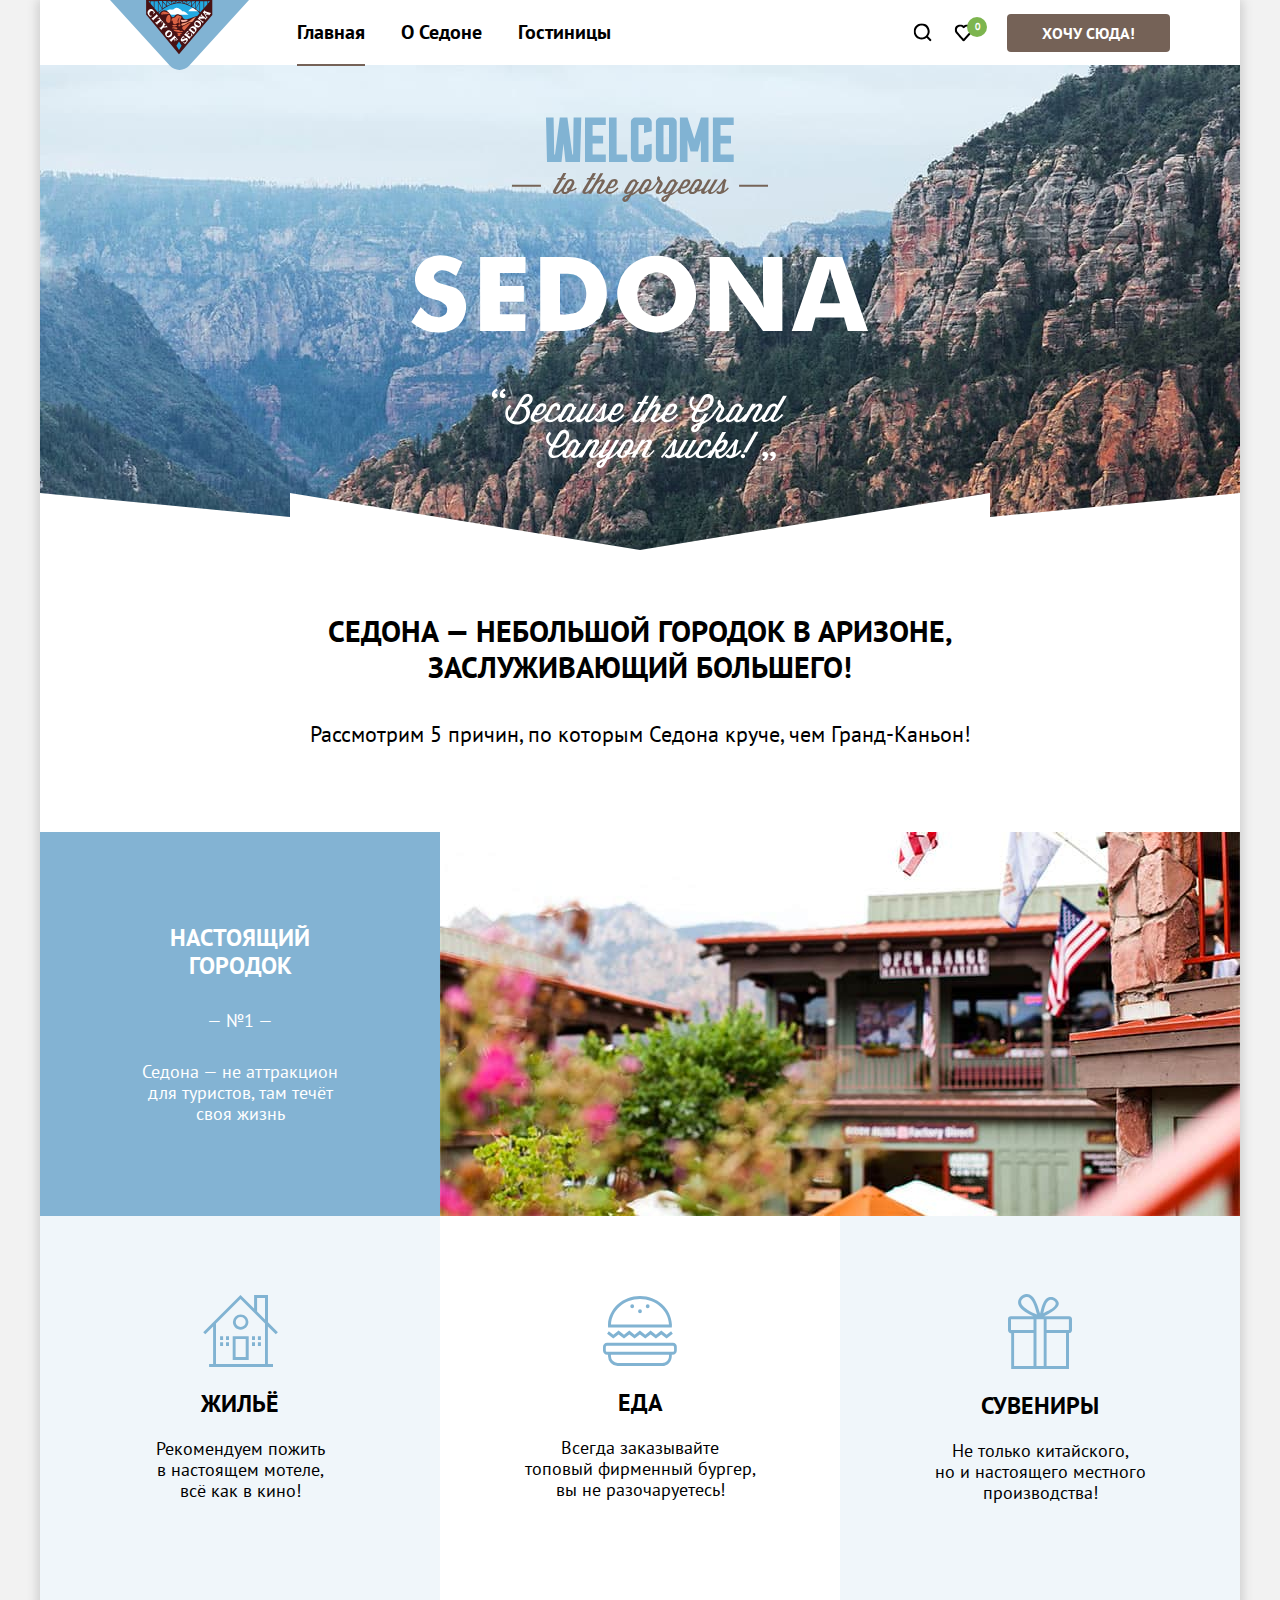
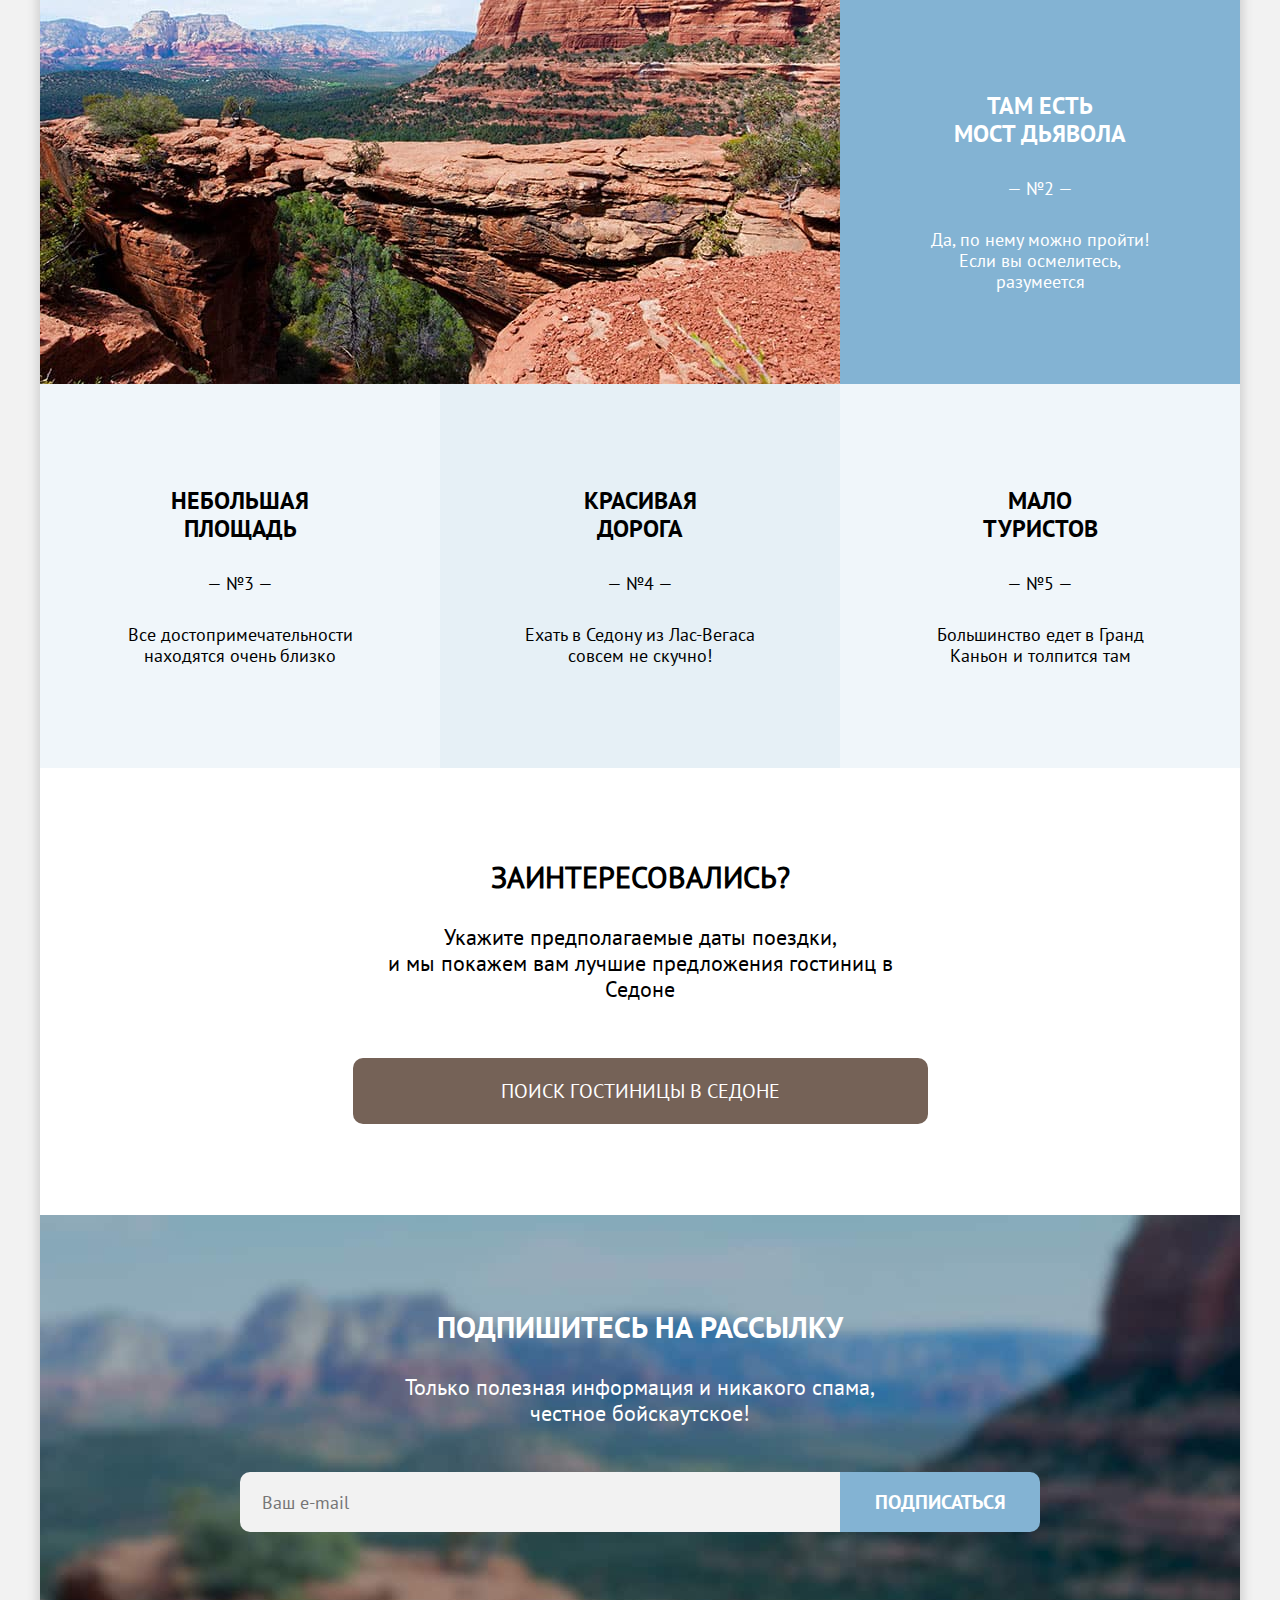
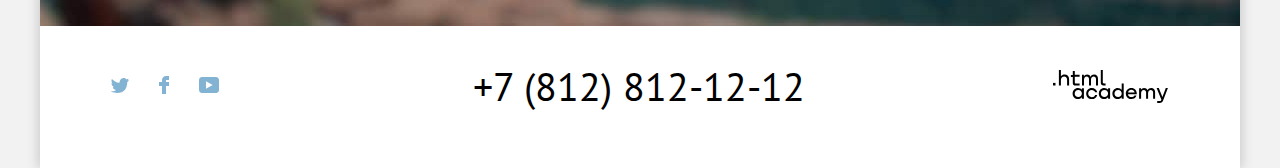
==== commit b5db0968: "Защита проекта вторая попытка" ====
--- a/index.html
+++ b/index.html
@@ -4,265 +4,230 @@
     <meta charset="utf-8">
     <title>HTML Academy: Седона</title>
     <link rel="stylesheet" href="styles/styles.css">
+    <link rel="icon" href="favicon.ico">
+    <link rel="icon" type="image/png" sizes="32x32" href="image/favicon-32.png">
   </head>
   <body class="body-index">
     <div class="container">
       <header class="page-header">
         <nav class="navigation">
-          <a class="logo">
-            <span class="visually-hidden">
-              Логотип
-            </span>
-            <img src="image/logo.svg" width="139" height="70" alt="Логотип Седона.">
+          <a class="logo" href="#">
+            <span class="visually-hidden">Логотип</span>
+            <img src="image/icon/logo.svg" width="139" height="70" alt="Логотип Седона.">
           </a>
-        <ul class="navigation-list">
-          <li class="navigation-item">
-            <a class="navigation-link navigation-item-main-current" href="index.html">Главная</a>
-          </li>
-          <li class="navigation-item">
-            <a class="navigation-link" href="about.sedona">О Седоне</a>
-          </li>
-          <li class="navigation-item">
-            <a class="navigation-link" href="catalog.html">Гостиницы</a>
-          </li>
-        </ul>
-        <ul class="navigation-user">
-          <li class="user-item">
-            <a class="navigation-link" href="search.html">
-              <span class="visually-hidden">
-                Поиск
-              </span>
-              <svg class="navigation-icon" aria-hidden="true" focusable="false" width="19" height="19" viewBox="0 0 19 19" fill="none" xmlns="http://www.w3.org/2000/svg">
-                <g clip-path="url(#clip0_18711_1020)">
-                <path d="M18.6821 16.9114L14.9821 13.2114C15.9821 11.9114 16.6821 10.2114 16.6821 8.31142C16.6821 3.91142 13.0821 0.311417 8.68207 0.311417C4.28207 0.311417 0.682068 4.01142 0.682068 8.41142C0.682068 12.8114 4.28207 16.4114 8.68207 16.4114C10.4821 16.4114 12.1821 15.8114 13.5821 14.7114L17.2821 18.4114L18.6821 16.9114ZM8.68207 14.4114C5.38207 14.4114 2.68207 11.7114 2.68207 8.41142C2.68207 5.11142 5.38207 2.41142 8.68207 2.41142C11.9821 2.41142 14.6821 5.11142 14.6821 8.41142C14.6821 11.7114 11.9821 14.4114 8.68207 14.4114Z"/>
-                </g>
-                <defs>
-                <clipPath id="clip0_18711_1020">
-                <rect width="18" height="18" fill="white" transform="translate(0.682068 0.411423)"/>
-                </clipPath>
-                </defs>
-              </svg>
-            </a>
-          </li>
-          <li class="user-item user-item-likes">
-            <a class="navigation-link" href="#">
-              <span class="visually-hidden">
-                Нравится
-              </span>
-              <svg class="navigation-icon" aria-hidden="true" focusable="false" width="19" height="18" viewBox="0 0 19 18" fill="none" xmlns="http://www.w3.org/2000/svg">
-                <g clip-path="url(#clip0_18711_1027)">
-                <path d="M9.58207 17.4114C9.28207 17.4114 8.98207 17.3114 8.78207 17.0114C3.38207 10.9114 2.08207 9.51142 1.78207 9.11142C1.08207 8.21142 0.682068 7.01142 0.682068 5.81142C0.682068 2.81142 3.08207 0.411423 6.18207 0.411423C7.48207 0.411423 8.68207 0.911423 9.68207 1.71142C10.6821 0.911423 11.9821 0.411423 13.1821 0.411423C16.1821 0.411423 18.6821 2.81142 18.6821 5.81142C18.6821 7.11142 18.1821 8.31142 17.3821 9.21142L10.3821 17.1114C10.1821 17.3114 9.98207 17.4114 9.58207 17.4114ZM3.58207 7.91142C3.88207 8.31142 7.08207 11.9114 9.68207 14.8114L15.8821 7.81142C16.3821 7.31142 16.5821 6.61142 16.5821 5.81142C16.5821 4.01142 15.0821 2.51142 13.2821 2.51142C12.2821 2.51142 11.2821 3.01142 10.5821 3.81142C10.2821 4.11142 9.98207 4.21142 9.68207 4.21142C9.38207 4.21142 9.08207 4.01142 8.88207 3.81142C8.18207 3.01142 7.18207 2.51142 6.18207 2.51142C4.38207 2.51142 2.88207 4.01142 2.88207 5.81142C2.78207 6.71142 3.18207 7.41142 3.58207 7.91142C3.48207 7.91142 3.48207 7.91142 3.58207 7.91142Z"/>
-                </g>
-                <defs>
-                <clipPath id="clip0_18711_1027">
-                <rect width="18" height="17" fill="white" transform="translate(0.682068 0.411423)"/>
-                </clipPath>
-                </defs>
-              </svg>
-            </a>
-            <span class="counter">
-              0
-            </span>
-          </li>
-          <li class="user-item">
-            <a class="navigation-link popup" href="catalog.html">Хочу сюда!</a>
-          </li>
-        </ul>
-      </nav>
-    </header>
-    <main class="main-container main-index">
+          <ul class="navigation-list">
+            <li class="navigation-item">
+              <a class="navigation-link navigation-item-main-current" href="#">Главная</a>
+            </li>
+            <li class="navigation-item">
+              <a class="navigation-link" href="about.sedona">О Седоне</a>
+            </li>
+           <li class="navigation-item">
+              <a class="navigation-link" href="catalog.html">Гостиницы</a>
+            </li>
+          </ul>
+          <ul class="navigation-user">
+            <li class="user-item">
+              <a class="navigation-link" href="search.html">
+                <span class="visually-hidden">Поиск</span>
+                <svg class="navigation-icon" aria-hidden="true" focusable="false" width="19" height="19" viewBox="0 0 19 19" fill="none" xmlns="http://www.w3.org/2000/svg">
+                  <g clip-path="url(#clip0_18711_1020)">
+                    <path d="M18.6821 16.9114L14.9821 13.2114C15.9821 11.9114 16.6821 10.2114 16.6821 8.31142C16.6821 3.91142 13.0821 0.311417 8.68207 0.311417C4.28207 0.311417 0.682068 4.01142 0.682068 8.41142C0.682068 12.8114 4.28207 16.4114 8.68207 16.4114C10.4821 16.4114 12.1821 15.8114 13.5821 14.7114L17.2821 18.4114L18.6821 16.9114ZM8.68207 14.4114C5.38207 14.4114 2.68207 11.7114 2.68207 8.41142C2.68207 5.11142 5.38207 2.41142 8.68207 2.41142C11.9821 2.41142 14.6821 5.11142 14.6821 8.41142C14.6821 11.7114 11.9821 14.4114 8.68207 14.4114Z"/>
+                  </g>
+                  <defs>
+                    <clipPath id="clip0_18711_1020">
+                      <rect width="18" height="18" fill="white" transform="translate(0.682068 0.411423)"/>
+                    </clipPath>
+                  </defs>
+                </svg>
+              </a>
+            </li>
+            <li class="user-item user-item-likes">
+              <a class="navigation-link" href="#">
+                <span class="visually-hidden">Нравится</span>
+                <svg class="navigation-icon" aria-hidden="true" focusable="false" width="19" height="18" viewBox="0 0 19 18" fill="none" xmlns="http://www.w3.org/2000/svg">
+                  <g clip-path="url(#clip0_18711_1027)">
+                    <path d="M9.58207 17.4114C9.28207 17.4114 8.98207 17.3114 8.78207 17.0114C3.38207 10.9114 2.08207 9.51142 1.78207 9.11142C1.08207 8.21142 0.682068 7.01142 0.682068 5.81142C0.682068 2.81142 3.08207 0.411423 6.18207 0.411423C7.48207 0.411423 8.68207 0.911423 9.68207 1.71142C10.6821 0.911423 11.9821 0.411423 13.1821 0.411423C16.1821 0.411423 18.6821 2.81142 18.6821 5.81142C18.6821 7.11142 18.1821 8.31142 17.3821 9.21142L10.3821 17.1114C10.1821 17.3114 9.98207 17.4114 9.58207 17.4114ZM3.58207 7.91142C3.88207 8.31142 7.08207 11.9114 9.68207 14.8114L15.8821 7.81142C16.3821 7.31142 16.5821 6.61142 16.5821 5.81142C16.5821 4.01142 15.0821 2.51142 13.2821 2.51142C12.2821 2.51142 11.2821 3.01142 10.5821 3.81142C10.2821 4.11142 9.98207 4.21142 9.68207 4.21142C9.38207 4.21142 9.08207 4.01142 8.88207 3.81142C8.18207 3.01142 7.18207 2.51142 6.18207 2.51142C4.38207 2.51142 2.88207 4.01142 2.88207 5.81142C2.78207 6.71142 3.18207 7.41142 3.58207 7.91142C3.48207 7.91142 3.48207 7.91142 3.58207 7.91142Z"/>
+                  </g>
+                  <defs>
+                    <clipPath id="clip0_18711_1027">
+                      <rect width="18" height="17" fill="white" transform="translate(0.682068 0.411423)"/>
+                    </clipPath>
+                  </defs>
+                </svg>
+              </a>
+              <span class="counter">0</span>
+            </li>
+            <li class="user-item">
+              <a class="navigation-link popup" href="catalog.html">Хочу сюда!</a>
+            </li>
+          </ul>
+        </nav>
+      </header>
+      <main class="main-container main-index">
         <section class="promo">
           <h1 class="visually-hidden">Добро пожаловать в Седону</h1>
-          <img class="welcome" src="image/welcome-sedona.svg" width="458" height="352" alt="фон Добро пожаловать в седону.">
+          <img class="welcome" src="image/icon/welcome-sedona.svg" width="458" height="352" alt="фон Добро пожаловать в седону.">
         </section>
         <section class="advantages">
           <h2 class="secondary-title sedona-title">Седона — небольшой городок в Аризоне, заслуживающий большего!</h2>
-          <p class="dark-note">
-            Рассмотрим 5 причин, по которым Седона круче, чем Гранд-Каньон!
-          </p>
+          <p class="dark-note">Рассмотрим 5 причин, по которым Седона круче, чем Гранд-Каньон!</p>
           <ol class="advantages-list">
             <li class="advantages-item advantages-big ">
               <div class="block-advantage">
                 <div class="text light-text">
                   <h3 class="advantages-title advantages-title-light">Настоящий городок</h3>
                   <span class="advantages-number">— №1 —</span>
-                  <p class="advantages-description advantages-description-light">
-                    Седона — не аттракцион для туристов, там течёт своя жизнь
-                  </p>
+                  <p class="advantages-description advantages-description-light">Седона — не аттракцион для туристов, там течёт своя жизнь</p>
                 </div>
                 <figure class="advantage-picture">
-                  <img class="foto" src="image/real-town.jpg" width="800" height="384" alt="фото Седона.">
+                  <img class="foto" src="image/content/real-town.jpg" width="800" height="384" alt="фото Седона.">
                 </figure>
               </div>
               <ul class="advantages-mini">
                 <li class="advantages-item dark-text light-background block-advantage-mini">
-                  <img class="advantages-item-icon" src="image/icon-home.svg" width="75" height="72" alt="иконка дом.">
-                    <h3 class="advantages-title advantages-title-black">Жильё</h3>
-                    <p class="advantages-description advantages-description-black">
-                      Рекомендуем пожить <br> в настоящем мотеле,<br> всё как в кино!
-                    </p>
+                  <img class="advantages-item-icon" src="image/icon/icon-home.svg" width="75" height="72" alt="иконка дом.">
+                  <h3 class="advantages-title advantages-title-black">Жильё</h3>
+                  <p class="advantages-description advantages-description-black">Рекомендуем пожить <br> в настоящем мотеле,<br> всё как в кино!</p>
                 </li>
                 <li class="advantages-item dark-text block-advantage-mini">
-                  <img class="advantages-item-icon" src="image/icon-burger.svg" width="74" height="70" alt="иконка бургер.">
-                    <h3 class="advantages-title advantages-title-black">Еда</h3>
-                    <p class="advantages-description advantages-description-black">
-                      Всегда заказывайте <br> топовый фирменный бургер, <br> вы не разочаруетесь!
-                    </p>
+                  <img class="advantages-item-icon" src="image/icon/icon-burger.svg" width="74" height="70" alt="иконка бургер.">
+                  <h3 class="advantages-title advantages-title-black">Еда</h3>
+                  <p class="advantages-description advantages-description-black">Всегда заказывайте <br> топовый фирменный бургер, <br> вы не разочаруетесь!</p>
                 </li>
                 <li class="advantages-item dark-text light-background block-advantage-mini">
-                  <img class="advantages-item-icon" src="image/icon-gift.svg" width="64" height="75" alt="иконка подарок.">
+                  <img class="advantages-item-icon" src="image/icon/icon-gift.svg" width="64" height="75" alt="иконка подарок.">
                   <h3 class="advantages-title advantages-title-black">Сувениры</h3>
-                  <p class="advantages-description advantages-description-black">
-                    Не только китайского, <br> но и настоящего местного <br> производства!
-                  </p>
-                </li>
-               </ul>
+                  <p class="advantages-description advantages-description-black">Не только китайского, <br> но и настоящего местного <br> производства!</p>
+                </li>
+              </ul>
             </li>
             <li class="advantages-item advantages-bridge">
               <div class="block-advantage">
                 <figure class="advantage-picture">
-                  <img class="foto" src="image/mountains.jpg" width="800" height="384" alt="фото мост дьявола.">
+                  <img class="foto" src="image/content/mountains.jpg" width="800" height="384" alt="фото мост дьявола.">
                 </figure>
                 <div class="advantages-item light-text">
                   <h3 class="advantages-title advantages-title-light">Там есть <br> мост дьявола</h3>
                   <span class="advantages-number">— №2 —</span>
-                  <p class="advantages-description advantages-description-light">
-                    Да, по нему можно пройти! Если вы осмелитесь, разумеется
-                  </p>
+                  <p class="advantages-description advantages-description-light">Да, по нему можно пройти! Если вы осмелитесь, разумеется</p>
                 </div>
               </div>
             </li>
             <li class="advantages-item dark-text light-background block-advantage-mini">
-                <h3 class="advantages-title">Небольшая площадь</h3>
-                <span class="advantages-number">— №3 —</span>
-                <p class="advantages-description">
-                  Все достопримечательности находятся очень близко
-                </p>
+              <h3 class="advantages-title">Небольшая площадь</h3>
+              <span class="advantages-number">— №3 —</span>
+              <p class="advantages-description">Все достопримечательности находятся очень близко</p>
             </li>
             <li class="advantages-item dark-text translucent-background block-advantage-mini">
-                <h3 class="advantages-title">Красивая дорога</h3>
-                <span class="advantages-number">— №4 —</span>
-                <p class="advantages-description">
-                  Ехать в Седону из Лас-Вегаса совсем не скучно!
-                </p>
+              <h3 class="advantages-title">Красивая дорога</h3>
+              <span class="advantages-number">— №4 —</span>
+              <p class="advantages-description">Ехать в Седону из Лас-Вегаса совсем не скучно!</p>
             </li>
             <li class="advantages-item dark-text light-background block-advantage-mini">
               <h3 class="advantages-title">Мало <br> туристов</h3>
               <span class="advantages-number">— №5 —</span>
-              <p class="advantages-description">
-                Большинство едет в Гранд Каньон и толпится там
-              </p>
+              <p class="advantages-description">Большинство едет в Гранд Каньон и толпится там</p>
             </li>
           </ol>
         </section>
         <section class="hotel-search">
           <h2 class="secondary-title interested-title">Заинтересовались?</h2>
-          <p class="hotel-search-description">
-            Укажите предполагаемые даты поездки, <br> и мы покажем вам лучшие предложения гостиниц в Седоне
-          </p>
-          <a class="hotel-search-button" href="catalog.html">
-            Поиск гостиницы в Седоне
-          </a>
+          <p class="hotel-search-description">Укажите предполагаемые даты поездки, <br> и мы покажем вам лучшие предложения гостиниц в Седоне</p>
+          <a class="hotel-search-button" href="catalog.html">Поиск гостиницы в Седоне</a>
         </section>
         <section class="subscription">
           <h2 class="secondary-title subscription-title-catalog">Подпишитесь на рассылку</h2>
-          <p class="light-note">
-            Только полезная информация и никакого спама, честное бойскаутское!
-          </p>
+          <p class="light-note">Только полезная информация и никакого спама, честное бойскаутское!</p>
           <form class="subscription-form" action="https://echo.htmlacademy.ru/" method="post">
             <label for="subscription-email">
               <span class="visually-hidden">email</span>
             </label>
-            <input class="field mistake"  placeholder="Ваш e-mail" type="email" name="subscription-email" id="subscription-email">
-            <button class="button subscription-email" type="submit">
-                Подписаться
-            </button>
+            <input class="field"  placeholder="Ваш e-mail" type="email" id="subscription-email" required>
+            <button class="button subscription-email" type="submit">Подписаться</button>
           </form>
         </section>
-    </main>
+      </main>
       <footer class="page-footer">
         <section class="footer-social">
-          <h2 class="social-title">
-            <span class="visually-hidden">
-               социальные сети
-            </span>
-          </h2>
-            <ul class="footer-social-list">
-              <li class="footer-social-item">
-                <a class="button-social" href="https://twitter.com/htmlacademy_ru">
-                  <span class="visually-hidden">Твиттер</span>
-                  <svg class="footer-social-icon" width="18" height="15" viewBox="0 0 18 15" fill="none" xmlns="http://www.w3.org/2000/svg">
-                    <g clip-path="url(#clip0_18711_1512)">
-                      <path d="M11.6 0.200056C13.4 -0.299944 14.8 0.500056 15.4 1.40006C16.1 1.20006 16.8 0.900056 17.5 0.700056C17.5 1.60006 16.9 2.20006 16.6 2.50006C17.3 2.60006 18 1.90006 18 1.90006C17.8 2.90006 16.9 3.70006 16.3 3.90006C16.1 10.7001 13 15.1001 5.7 15.0001C5.1 15.0001 5.8 15.0001 5.2 15.0001C4.8 15.0001 0.8 14.5001 0 13.1001C2.4 13.3001 4.1 12.7001 5 11.9001C4 11.6001 2.1 11.5001 1.8 9.00006C2.2 9.10006 2.4 9.20006 3.1 9.10006C1.8 8.30006 0.4 7.50006 0.5 5.30006C0.8 5.60006 1.6 5.80006 1.9 5.80006C1.1 5.60006 -0.2 2.50006 0.9 0.900056C2.8 2.80006 4.9 4.50006 8.5 4.70006C8.7 2.30006 9.7 0.800056 11.6 0.200056Z" />
-                    </g>
-                    <defs>
-                      <clipPath id="clip0_18711_1512">
-                        <rect width="18" height="15" fill="white"/>
-                      </clipPath>
-                    </defs>
-                  </svg>
-                </a>
-              </li>
-              <li class="footer-social-item">
-                <a class="button-social" href="https://www.facebook.com/htmlacademy">
-                  <span class="visually-hidden">Фейсбук</span>
-                  <svg class="footer-social-icon" width="10" height="18" viewBox="0 0 10 18" fill="none" xmlns="http://www.w3.org/2000/svg">
-                    <path d="M7 0C4.8 0 3 1.8 3 4V6H0V10H3V18H7V10H10V6H7V4H10V0H7Z" />
-                  </svg>
-                </a>
-              </li>
-              <li class="footer-social-item">
-                <a class="button-social" href="https://www.youtube.com/c/HTMLAcademyRUS">
-                  <span class="visually-hidden">Ютуб</span>
-                  <svg class="footer-social-icon" width="20" height="16" viewBox="0 0 20 16" fill="none" xmlns="http://www.w3.org/2000/svg">
-                    <g clip-path="url(#clip0_18711_1528)">
-                      <path d="M17 0H2.9C1.2 0 0 1.5 0 3.2V12.7C0 14.5 1.2 16 2.9 16H17.2C18.7 16 20.1 14.5 20.1 12.8V3.2C19.9 1.5 18.7 0 17 0ZM7 11.8V4.2L13.7 8L7 11.8Z" />
-                    </g>
-                    <defs>
-                      <clipPath id="clip0_18711_1528">
-                        <rect width="20" height="16" fill="white"/>
-                      </clipPath>
-                    </defs>
-                  </svg>
-                </a>
-              </li>
-            </ul>
+          <h2 class="visually-hidden">социальные сети</h2>
+          <ul class="footer-social-list">
+            <li class="footer-social-item">
+              <a class="button-social" href="https://twitter.com/htmlacademy_ru">
+                <span class="visually-hidden">Твиттер</span>
+                <svg class="footer-social-icon" width="18" height="15" viewBox="0 0 18 15" fill="none" xmlns="http://www.w3.org/2000/svg">
+                  <g clip-path="url(#clip0_18711_1512)">
+                    <path d="M11.6 0.200056C13.4 -0.299944 14.8 0.500056 15.4 1.40006C16.1 1.20006 16.8 0.900056 17.5 0.700056C17.5 1.60006 16.9 2.20006 16.6 2.50006C17.3 2.60006 18 1.90006 18 1.90006C17.8 2.90006 16.9 3.70006 16.3 3.90006C16.1 10.7001 13 15.1001 5.7 15.0001C5.1 15.0001 5.8 15.0001 5.2 15.0001C4.8 15.0001 0.8 14.5001 0 13.1001C2.4 13.3001 4.1 12.7001 5 11.9001C4 11.6001 2.1 11.5001 1.8 9.00006C2.2 9.10006 2.4 9.20006 3.1 9.10006C1.8 8.30006 0.4 7.50006 0.5 5.30006C0.8 5.60006 1.6 5.80006 1.9 5.80006C1.1 5.60006 -0.2 2.50006 0.9 0.900056C2.8 2.80006 4.9 4.50006 8.5 4.70006C8.7 2.30006 9.7 0.800056 11.6 0.200056Z" />
+                  </g>
+                  <defs>
+                    <clipPath id="clip0_18711_1512">
+                      <rect width="18" height="15" fill="white"/>
+                    </clipPath>
+                  </defs>
+                </svg>
+              </a>
+            </li>
+            <li class="footer-social-item">
+              <a class="button-social" href="https://www.facebook.com/htmlacademy">
+                <span class="visually-hidden">Фейсбук</span>
+                <svg class="footer-social-icon" width="10" height="18" viewBox="0 0 10 18" fill="none" xmlns="http://www.w3.org/2000/svg">
+                  <path d="M7 0C4.8 0 3 1.8 3 4V6H0V10H3V18H7V10H10V6H7V4H10V0H7Z" />
+                </svg>
+              </a>
+            </li>
+            <li class="footer-social-item">
+              <a class="button-social" href="https://www.youtube.com/c/HTMLAcademyRUS">
+                <span class="visually-hidden">Ютуб</span>
+                <svg class="footer-social-icon" width="20" height="16" viewBox="0 0 20 16" fill="none" xmlns="http://www.w3.org/2000/svg">
+                  <g clip-path="url(#clip0_18711_1528)">
+                    <path d="M17 0H2.9C1.2 0 0 1.5 0 3.2V12.7C0 14.5 1.2 16 2.9 16H17.2C18.7 16 20.1 14.5 20.1 12.8V3.2C19.9 1.5 18.7 0 17 0ZM7 11.8V4.2L13.7 8L7 11.8Z" />
+                  </g>
+                  <defs>
+                    <clipPath id="clip0_18711_1528">
+                      <rect width="20" height="16" fill="white"/>
+                    </clipPath>
+                  </defs>
+                </svg>
+              </a>
+            </li>
+          </ul>
         </section>
         <a class="contacts-phone" href="tel:88128121212">+7 (812) 812-12-12</a>
         <section class="html-link">
-            <a class="htmlacademy-link" href="https://htmlacademy.ru/">
-              <svg class="htmlacademy-link-icon" width="115" height="34" viewBox="0 0 115 34" fill="none" xmlns="http://www.w3.org/2000/svg">
-                <path d="M0 12.9V15.5H2.5V12.9H0Z" />
-                <path d="M11.6 4.5C10 4.5 8.80002 5.2 8.00002 6.2H7.90002V0H5.90002V15.5H7.90002V10.2C7.90002 8.1 9.20002 6.6 11.2 6.6C13 6.6 14.1 8 14.1 9.8V15.5H16.1V9.4C16.2 6.4 14.3 4.5 11.6 4.5Z" />
-                <path d="M26.6 4.79998H21.8V1.09998H19.8V4.89998H17.9V6.89998H19.8V12.9C19.8 14.6 20.8 15.6 22.5 15.6H26.6V13.6H22.9C22.2 13.6 21.8 13.2 21.8 12.5V6.79998H26.6V4.79998Z" />
-                <path d="M41.1 4.59998C39.5 4.59998 38.2 5.39998 37.6 6.69998H37.5C36.9 5.49998 35.7 4.59998 34.1 4.59998C32.7 4.59998 31.6 5.39998 31 6.39998H30.9V4.79998H29V15.4H31V9.99998C31 7.99998 32 6.49998 33.6 6.49998C35.1 6.49998 36 7.49998 36 9.09998V15.4H38V9.79998C38 7.39998 39.4 6.49998 40.6 6.49998C42.1 6.49998 43 7.49998 43 9.09998V15.4H45V8.89998C45.1 6.39998 43.6 4.59998 41.1 4.59998Z" />
-                <path d="M47.8 12.7C47.8 14.4 48.8 15.4 50.6 15.4H52.6V13.4H50.9001C50.2001 13.4 49.8 13 49.8 12.3V0H47.8V12.7Z" />
-                <path d="M28.9 19.7C28 18.6 26.7 17.9 25 17.9C21.9 17.9 19.6 20.2 19.6 23.5C19.6 26.8 21.9 29.1 25 29.1C26.8 29.1 28 28.3 28.8 27.2H28.9V28.8H30.9V18.2H28.9V19.7ZM25.3 27.1C23.1 27.1 21.7 25.5 21.7 23.5C21.7 21.5 23.1 19.9 25.3 19.9C27.5 19.9 28.9 21.5 28.9 23.5C28.9 25.4 27.5 27.1 25.3 27.1Z" />
-                <path d="M44.2 22C43.7 19.6 41.5999 17.9 38.7999 17.9C35.3999 17.9 33.2 20.4 33.2 23.5C33.2 26.6 35.3999 29.1 38.7999 29.1C41.5999 29.1 43.7 27.3 44.2 24.9H42.0999C41.6999 26.2 40.3999 27.2 38.7999 27.2C36.5999 27.2 35.2 25.6 35.2 23.6C35.2 21.6 36.5999 20 38.7999 20C40.3999 20 41.5999 21 42.0999 22.2H44.2V22Z" />
-                <path d="M55.1 19.7C54.2 18.6 52.9001 17.9 51.2001 17.9C48.1001 17.9 45.8 20.2 45.8 23.5C45.8 26.8 48.1001 29.1 51.2001 29.1C53.0001 29.1 54.2 28.3 55 27.2H55.1V28.8H57.1V18.2H55.1V19.7ZM51.5 27.1C49.3 27.1 47.9001 25.5 47.9001 23.5C47.9001 21.5 49.3 19.9 51.5 19.9C53.7 19.9 55.1 21.5 55.1 23.5C55.1 25.4 53.6 27.1 51.5 27.1Z" />
-                <path d="M68.7 19.8C67.8 18.7 66.5 17.9 64.8 17.9C61.7 17.9 59.4 20.2 59.4 23.5C59.4 26.8 61.6 29.1 64.8 29.1C66.5 29.1 67.8 28.3 68.6 27.3H68.7V28.8H70.7V13.4H68.7V19.8ZM65.1 27.1C62.9 27.1 61.5 25.5 61.5 23.5C61.5 21.5 62.9 19.9 65.1 19.9C67.3 19.9 68.7 21.5 68.7 23.5C68.6 25.5 67.2 27.1 65.1 27.1Z" />
-                <path d="M78.3 17.9C75 17.9 72.8 20.4 72.8 23.5C72.8 26.5 74.9 29.1 78.3 29.1C80.8 29.1 82.8 27.8 83.5 25.5H81.4C80.9 26.5 79.8 27.1 78.4 27.1C76.5 27.1 75.1 25.8 75 24.2H83.8C84 20.6 81.8 17.9 78.3 17.9ZM78.3 19.8C80 19.8 81.3 20.8 81.6 22.4H75.1C75.4 20.9 76.6 19.8 78.3 19.8Z" />
-                <path d="M98.2 17.9C96.6 17.9 95.3 18.7 94.6 19.9H94.5C93.9 18.7 92.7 17.9 91.1 17.9C89.7 17.9 88.6 18.6 88 19.7V18.2H86.1V28.8H88.1V23.4C88.1 21.4 89.1 20 90.7 19.9C92.2 19.9 93.1 20.9 93.1 22.5V28.8H95.1V23.2C95.1 20.8 96.5 19.9 97.7 19.9C99.2 19.9 100.1 20.9 100.1 22.5V28.8H102.1V22.3C102.2 19.7 100.7 17.9 98.2 17.9Z" />
-                <path d="M109.4 27L105.8 18.1H103.6L108.4 29.7C108.1 30.6 107.7 30.9 106.7 30.9H104.2V32.9H106.7C108.5 32.9 109.5 32.1 110.2 30.3L114.9 18.1H112.8L109.4 27Z" />
-              </svg>
-            </a>
+          <h3 class="visually-hidden">Ссылка на сайт html-academy</h3>
+          <a class="htmlacademy-link" href="https://htmlacademy.ru/">
+            <svg class="htmlacademy-link-icon" width="115" height="34" viewBox="0 0 115 34" fill="none" xmlns="http://www.w3.org/2000/svg">
+              <path d="M0 12.9V15.5H2.5V12.9H0Z" />
+              <path d="M11.6 4.5C10 4.5 8.80002 5.2 8.00002 6.2H7.90002V0H5.90002V15.5H7.90002V10.2C7.90002 8.1 9.20002 6.6 11.2 6.6C13 6.6 14.1 8 14.1 9.8V15.5H16.1V9.4C16.2 6.4 14.3 4.5 11.6 4.5Z" />
+              <path d="M26.6 4.79998H21.8V1.09998H19.8V4.89998H17.9V6.89998H19.8V12.9C19.8 14.6 20.8 15.6 22.5 15.6H26.6V13.6H22.9C22.2 13.6 21.8 13.2 21.8 12.5V6.79998H26.6V4.79998Z" />
+              <path d="M41.1 4.59998C39.5 4.59998 38.2 5.39998 37.6 6.69998H37.5C36.9 5.49998 35.7 4.59998 34.1 4.59998C32.7 4.59998 31.6 5.39998 31 6.39998H30.9V4.79998H29V15.4H31V9.99998C31 7.99998 32 6.49998 33.6 6.49998C35.1 6.49998 36 7.49998 36 9.09998V15.4H38V9.79998C38 7.39998 39.4 6.49998 40.6 6.49998C42.1 6.49998 43 7.49998 43 9.09998V15.4H45V8.89998C45.1 6.39998 43.6 4.59998 41.1 4.59998Z" />                <path d="M47.8 12.7C47.8 14.4 48.8 15.4 50.6 15.4H52.6V13.4H50.9001C50.2001 13.4 49.8 13 49.8 12.3V0H47.8V12.7Z" />
+              <path d="M28.9 19.7C28 18.6 26.7 17.9 25 17.9C21.9 17.9 19.6 20.2 19.6 23.5C19.6 26.8 21.9 29.1 25 29.1C26.8 29.1 28 28.3 28.8 27.2H28.9V28.8H30.9V18.2H28.9V19.7ZM25.3 27.1C23.1 27.1 21.7 25.5 21.7 23.5C21.7 21.5 23.1 19.9 25.3 19.9C27.5 19.9 28.9 21.5 28.9 23.5C28.9 25.4 27.5 27.1 25.3 27.1Z" />
+              <path d="M44.2 22C43.7 19.6 41.5999 17.9 38.7999 17.9C35.3999 17.9 33.2 20.4 33.2 23.5C33.2 26.6 35.3999 29.1 38.7999 29.1C41.5999 29.1 43.7 27.3 44.2 24.9H42.0999C41.6999 26.2 40.3999 27.2 38.7999 27.2C36.5999 27.2 35.2 25.6 35.2 23.6C35.2 21.6 36.5999 20 38.7999 20C40.3999 20 41.5999 21 42.0999 22.2H44.2V22Z" />
+              <path d="M55.1 19.7C54.2 18.6 52.9001 17.9 51.2001 17.9C48.1001 17.9 45.8 20.2 45.8 23.5C45.8 26.8 48.1001 29.1 51.2001 29.1C53.0001 29.1 54.2 28.3 55 27.2H55.1V28.8H57.1V18.2H55.1V19.7ZM51.5 27.1C49.3 27.1 47.9001 25.5 47.9001 23.5C47.9001 21.5 49.3 19.9 51.5 19.9C53.7 19.9 55.1 21.5 55.1 23.5C55.1 25.4 53.6 27.1 51.5 27.1Z" />
+              <path d="M68.7 19.8C67.8 18.7 66.5 17.9 64.8 17.9C61.7 17.9 59.4 20.2 59.4 23.5C59.4 26.8 61.6 29.1 64.8 29.1C66.5 29.1 67.8 28.3 68.6 27.3H68.7V28.8H70.7V13.4H68.7V19.8ZM65.1 27.1C62.9 27.1 61.5 25.5 61.5 23.5C61.5 21.5 62.9 19.9 65.1 19.9C67.3 19.9 68.7 21.5 68.7 23.5C68.6 25.5 67.2 27.1 65.1 27.1Z" />
+              <path d="M78.3 17.9C75 17.9 72.8 20.4 72.8 23.5C72.8 26.5 74.9 29.1 78.3 29.1C80.8 29.1 82.8 27.8 83.5 25.5H81.4C80.9 26.5 79.8 27.1 78.4 27.1C76.5 27.1 75.1 25.8 75 24.2H83.8C84 20.6 81.8 17.9 78.3 17.9ZM78.3 19.8C80 19.8 81.3 20.8 81.6 22.4H75.1C75.4 20.9 76.6 19.8 78.3 19.8Z" />
+              <path d="M98.2 17.9C96.6 17.9 95.3 18.7 94.6 19.9H94.5C93.9 18.7 92.7 17.9 91.1 17.9C89.7 17.9 88.6 18.6 88 19.7V18.2H86.1V28.8H88.1V23.4C88.1 21.4 89.1 20 90.7 19.9C92.2 19.9 93.1 20.9 93.1 22.5V28.8H95.1V23.2C95.1 20.8 96.5 19.9 97.7 19.9C99.2 19.9 100.1 20.9 100.1 22.5V28.8H102.1V22.3C102.2 19.7 100.7 17.9 98.2 17.9Z" />
+              <path d="M109.4 27L105.8 18.1H103.6L108.4 29.7C108.1 30.6 107.7 30.9 106.7 30.9H104.2V32.9H106.7C108.5 32.9 109.5 32.1 110.2 30.3L114.9 18.1H112.8L109.4 27Z" />
+            </svg>
+          </a>
         </section>
       </footer>
       <div class="modal-container modal-container-close">
         <div class="modal modal-hotel-search">
           <section class="modal-content">
-            <button class="modal-close-button">
+            <button class="modal-close-button" type="button">
               <span class="visually-hidden">Закрыть</span>
+              <svg  class="cross" width="13" height="13" viewBox="0 0 13 13" fill="none" xmlns="http://www.w3.org/2000/svg">
+                <path d="M13 1.2L11.8 0L6.5 5.3L1.2 0L0 1.2L5.3 6.5L0 11.8L1.2 13L6.5 7.7L11.8 13L13 11.8L7.7 6.5L13 1.2Z" />
+              </svg>
             </button>
-            <h2 class="modal-title">Поиск гостиницы в Седоне</h2>
+            <h3 class="modal-title">Поиск гостиницы в Седоне</h3>
             <form class="modal-input-form" action="https://echo.htmlacademy.ru/" method="get">
               <ul class="modal-input-list">
                 <li class="modal-input-item data-start">
-                  <label for="start" class="label-input">
-                    Дата заезда:
-                  </label>
+                  <label for="trip-start" class="label-input">Дата заезда:</label>
                   <div class="modal-input-container">
-                    <input class="modal-input modal-input-date" type="date" id="start" name="trip-start" value="27 апреля 2021">
+                    <input class="modal-input modal-input-date" type="date" id="trip-start" value="2021-04-27" required>
                     <span class="container-calendar">
                       <svg class="calendar" width="15" height="15" viewBox="0 0 15 15" fill="none" xmlns="http://www.w3.org/2000/svg">
                         <path d="M5.5 10C5.8 10 6 9.8 6 9.5C6 9.2 5.8 9 5.5 9C5.2 9 5 9.2 5 9.5C5 9.8 5.2 10 5.5 10Z" />
@@ -279,16 +244,12 @@
                       </svg>
                     </span>
                   </div>
-                  <span class="comment-message error">
-                    Мы не можем отправить вас в прошлое.
-                  </span>
+                  <span class="comment-message error">Мы не можем отправить вас в прошлое.</span>
                 </li>
                 <li class="modal-input-item data-end">
-                  <label for="end" class="label-input">
-                    Дата выезда:
-                  </label>
+                  <label for="trip-end" class="label-input">Дата выезда:</label>
                   <div class="modal-input-container">
-                    <input class="modal-input modal-input-date" type="date" id="end" name="trip-end" value="1 сентября 2022">
+                    <input class="modal-input modal-input-date" type="date" id="trip-end" value="2022-09-01" required>
                     <span class="container-calendar">
                       <svg class="calendar" width="15" height="15" viewBox="0 0 15 15" fill="none" xmlns="http://www.w3.org/2000/svg">
                         <path d="M5.5 10C5.8 10 6 9.8 6 9.5C6 9.2 5.8 9 5.5 9C5.2 9 5 9.2 5 9.5C5 9.8 5.2 10 5.5 10Z" />
@@ -305,33 +266,27 @@
                       </svg>
                     </span>
                   </div>
-                  <span class="comment-message">
-                    На эти даты есть свободные номера. Пока есть.
-                  </span>
+                  <span class="comment-message">На эти даты есть свободные номера. Пока есть.</span>
                 </li>
                 <li class="modal-input-item item-adults">
-                  <label for="number-adults" class="label-input">
-                    Взрослые:
-                  </label>
+                  <label for="number-adults" class="label-input">Взрослые:</label>
                   <div class="modal-input-container">
-                    <button class="modal-input-minus">
+                    <button class="modal-input-minus" type="button">
                       <svg  class="icon-modal-minus icon-modal-input" width="13" height="1" viewBox="0 0 13 1" fill="none" xmlns="http://www.w3.org/2000/svg">
                         <path d="M0 0L0 1L13 1V0L0 0Z" />
                       </svg>
                     </button>
-                    <input class="modal-input modal-input-number" type="number" id="number-adults" name="number-adults" min="1" value="2">
-                    <button class="modal-input-plus">
+                    <input class="modal-input modal-input-number" type="number" id="number-adults" min="1" value="2" required>
+                    <button class="modal-input-plus" type="button">
                       <svg class="icon-modal-plus icon-modal-input" width="13" height="13" viewBox="0 0 13 13" fill="none" xmlns="http://www.w3.org/2000/svg">
-                          <path d="M13 6H7V0H6V6H0V7H6V13H7V7H13V6Z" />
-                        </svg>
+                        <path d="M13 6H7V0H6V6H0V7H6V13H7V7H13V6Z" />
+                      </svg>
                     </button>
                   </div>
-                  </li>
+                </li>
                 <li class="modal-input-item item-children">
                   <span class="form-label form-label-icon">
-                    <label for="number-children" class="label-input">
-                      Дети:
-                    </label>
+                    <label for="number-children" class="label-input">Дети:</label>
                     <span class="tooltip">
                       <button class="tooltip-toggle" type="button" aria-labelledby="tooltip-label">
                         <svg class="tooltip-icon" width="25" height="25" fill="none" xmlns="http://www.w3.org/2000/svg">
@@ -346,22 +301,20 @@
                           </defs>
                         </svg>
                       </button>
-                      <span class="tooltip-text" role="tooltip" id="tooltip-label">
-                        Укажите количество детей, которые будут с вами, возраст которых от 6 до 18 лет. Дети до 6 лет размещаются бесплатно.
-                      </span>
+                      <span class="tooltip-text" role="tooltip" id="tooltip-label">Укажите количество детей, которые будут с вами, возраст которых от 6 до 18 лет. Дети до 6 лет размещаются бесплатно.</span>
                     </span>
                   </span>
                   <div class="modal-input-container">
-                    <button class="modal-input-minus">
+                    <button class="modal-input-minus" type="button">
                       <svg  class="icon-modal-minus icon-modal-input" width="13" height="1" viewBox="0 0 13 1" fill="none" xmlns="http://www.w3.org/2000/svg">
                         <path d="M0 0L0 1L13 1V0L0 0Z" />
                       </svg>
                     </button>
-                    <input class="modal-input modal-input-number" type="number" id="number-children" name="number-children" min="0" value="1">
-                    <button class="modal-input-plus">
+                    <input class="modal-input modal-input-number" type="number" id="number-children" min="0" value="1">
+                    <button class="modal-input-plus" type="button">
                       <svg class="icon-modal-plus icon-modal-input" width="13" height="13" viewBox="0 0 13 13" fill="none" xmlns="http://www.w3.org/2000/svg">
-                          <path d="M13 6H7V0H6V6H0V7H6V13H7V7H13V6Z" />
-                        </svg>
+                        <path d="M13 6H7V0H6V6H0V7H6V13H7V7H13V6Z" />
+                      </svg>
                     </button>
                   </div>
                 </li>
--- a/styles/styles.css
+++ b/styles/styles.css
@@ -5,6 +5,7 @@
   src: url("../fonts/ptsans-400.woff2") format("woff2");
   font-display: swap;
 }
+
 @font-face {
   font-family: ptsans-700;
   font-weight: 700;
@@ -12,6 +13,7 @@
   src: url("../fonts/ptsans-700.woff2") format("woff2");
   font-display: swap;
 }
+
 @font-face {
   font-family: ptsans-400;
   font-weight: 400;
@@ -19,6 +21,7 @@
   src: url("../fonts/ptsans-400.woff2") format("woff2");
   font-display: swap;
 }
+
 @font-face {
   font-family: ptsans-400;
   font-weight: 700;
@@ -26,18 +29,24 @@
   src: url("../fonts/ptsans-700.woff2") format("woff2");
   font-display: swap;
 }
+
+html {
+  height: 100%;
+}
+
 body {
   margin: 0;
   display: flex;
   flex-direction: column;
   min-height: 100%;
-  font-family: ptsans-400, sans-serif;
+  font-family: "ptsans-400", sans-serif;
   font-size: 18px;
   line-height: 21px;
   background: #F2F2F2;
   color: #000000;
   text-align: center;
 }
+
 .visually-hidden {
   position: absolute;
   width: 1px;
@@ -48,6 +57,7 @@
   clip: rect(0 0 0 0);
   overflow: hidden;
 }
+
 .page-header {
   background: #FFFFFF;
   color: #000000;
@@ -55,30 +65,41 @@
   font-size: 20px;
   line-height: 26px;
 }
-.advantages-list{
+
+.advantages-list {
   list-style-type:none;
   display: flex;
   flex-wrap: wrap;
   padding: 80px 0 0 0;
   margin: 0;
 }
+
 .advantage-picture {
   width: 800px;
   height: 384px;
   margin: 0px;
 }
+
 .advantage-picture img {
   width: 100%;
 }
+
 .block-advantage {
   display: flex;
 }
+
 .advantages-mini {
   list-style-type:none;
   display: flex;
   padding: 0px;
-}
-.footer-social-list{
+  flex-wrap: wrap;
+}
+
+.footer-social {
+  max-width: 200px;
+}
+
+.footer-social-list {
   list-style-type:none;
   margin: 35px auto 55px 56px ;
   padding: 0;
@@ -87,35 +108,41 @@
   flex-wrap: wrap;
   box-sizing: border-box;
 }
+
 .footer-social-item {
   display: flex;
   justify-content: space-between;
   box-sizing: border-box;
 }
+
 .button-social {
   padding: 15px 15px 15px 15px;
 }
+
 .htmlacademy-link {
   display: block;
   padding: 10px 10px 10px 10px;
   margin: 34px 62px 34px 0;
   box-sizing: border-box;
 }
+
 .subscription {
   min-height: 411px;
   background-color: #81B3D3;
   color: #ffffff;
-  background-image: url("../image/background-mailing.jpg");
+  background-image: url("../image/background/background-mailing.jpg");
   background-size: 100% auto;
   background-repeat: no-repeat;
 }
-.subscription-catalog{
+
+.subscription-catalog {
   color:#000000;
   background-size: 100% auto;
   background-repeat: no-repeat;
   background-color: #FFFFFF;
 }
-.field{
+
+.field {
   background: #F2F2F2;
   border-radius: 10px 0 0 10px;
   border: 0;
@@ -125,47 +152,55 @@
   font-size: 18px;
   margin-right: 0;
 }
+
 .filters {
   min-height: 408px;
-  background-color: #81B3D3;
+  background-color: #756257;
   color: #ffffff;
-  background-image: url("../image/catalog-background.jpg");
+  background-image: url("../image/background/catalog-background.jpg");
   background-size: 100% auto;
   background-repeat: no-repeat;
   text-align: left;
   font-weight: 400;
   padding: 0 71px;
 }
+
 .secondary-title {
   text-transform:uppercase;
   font-size: 30px;
   line-height: 36px;
   margin: 0 auto;
 }
+
 .sedona-title {
   padding-top: 63px;
   width: 720px;
   font-family: "ptsans-700", sans-serif;
 }
+
 .interested-title {
   padding-top: 91px;
 }
-.subscription-title{
-  padding-top: 73px;
+
+.subscription-title {
+  padding-top: 65px;
   font-family: "ptsans-700", sans-serif;
 }
+
 .subscription-title-catalog {
   padding-top: 94px;
   font-family: "ptsans-700", sans-serif;
   font-size: 30px;
   line-height: 36px;
 }
+
 .dark-note {
   margin: 0 auto;
   padding-top: 31px;
   font-size: 22px;
   line-height: 36px;
 }
+
 .inner-title {
   font-family: "ptsans-700", sans-serif;
   font-size: 60px;
@@ -173,7 +208,8 @@
   margin: 0;
   padding-top: 35px;
 }
-.breadcrumbs-list{
+
+.breadcrumbs-list {
   font-size: 16px;
   line-height: 21px;
   list-style-type:none;
@@ -182,30 +218,36 @@
   padding: 0;
   padding-top: 5px;
 }
-.catalog-filter-title{
+
+.catalog-filter-title {
   font-weight: 700;
   font-size: 20px;
   line-height: 26px;
 }
-.catalog-filter-list{
+
+.catalog-filter-list {
   list-style-type:none;
   padding-left: 0;
   margin-top: 30px;
 }
+
 .catalog-filter-item:not(:last-child) {
   padding-bottom:16px ;
 }
-.control-input{
+
+.control-input {
   font-size: 18px;
   line-height: 23px;
   margin-right: 19px;
 }
+
 .note {
   font-size: 22px;
   line-height: 36px;
   color: #333333;
 }
-.light-note{
+
+.light-note {
   font-size: 22px;
   line-height: 26px;
   max-width: 720px;
@@ -214,17 +256,20 @@
   padding-bottom:46px;
   width: 475px;
 }
+
 .light-note-catalog {
   margin: 0 auto;
   padding-top: 46px;
   padding-bottom:46px;
 }
+
 .catalog-hotel {
   text-align: left;
   width: 1057px;
   margin: 0 auto;
 }
-.catalog-hotel-title{
+
+.catalog-hotel-title {
   margin: 0;
   display: block;
   margin: auto auto auto 0;
@@ -232,6 +277,7 @@
   font-size: 30px;
   font-family: "ptsans-700", sans-serif;
 }
+
 .select-control {
   box-sizing: border-box;
   margin-right: 85px;
@@ -243,7 +289,7 @@
   border-radius: 4px;
   appearance: none;
   background-color: #FFFFFF;
-  background-image: url("../image/arrow-select.svg");
+  background-image: url("../image/icon/arrow-select.svg");
   background-repeat: no-repeat;
   background-size: 12px 7px;
   background-position: right 21px center;
@@ -255,10 +301,12 @@
 .select-control:focus {
   outline: 2px solid #83B3D3;
 }
+
 .select-control:active {
   color: #E6E6E6;
   border: 2px solid #E6E6E6;
 }
+
 .light-text {
   background: #83B3D3;
   color: #FFFFFF;
@@ -271,20 +319,25 @@
   box-sizing: border-box;
   justify-content: center;
 }
+
 .advantages-description {
   line-height: 21px;
   margin: 30px 0;
 }
+
 .advantages-description-black {
   margin: 20px 0 ;
 }
-.advantages-big{
+
+.advantages-big {
   display: flex;
   flex-wrap: wrap;
 }
+
 .advantages-bridge {
   display: flex;
 }
+
 .dark-text {
   color:#000000;
   width: 400px;
@@ -294,6 +347,7 @@
   box-sizing: border-box;
   justify-content: center;
 }
+
 .advantages-title {
   text-transform:uppercase;
   width: 200px;
@@ -303,24 +357,29 @@
   font-family: "ptsans-700", sans-serif;
   margin: 30px 0;
 }
+
 .advantages-title-black {
   width: 140px;
   margin-top: 23px;
   margin-bottom: 0;
 }
+
 .advantages-item-icon {
   align-self: center;
 }
+
 .advantages {
   background-color: #ffffff;
   margin:0;
 }
+
 .welcome {
   margin-top: -30px;
 }
-.promo{
-  background-color: #E5E5E5;
-  background: url("../image/polygonal.svg"), url("../image/background-welcome-sedona.jpg");
+
+.promo {
+  background-color: #000000;
+  background: url("../image/icon/polygonal.svg"), url("../image/background/background-welcome-sedona.jpg");
   background-repeat: no-repeat, no-repeat;
   background-position: left bottom 0, top center;
   background-size: 100% 57px, 100%;
@@ -329,13 +388,16 @@
   justify-content: center;
   align-items: center;
 }
-.light-background{
+
+.light-background {
   background: rgba(131, 179, 211, 0.12);
 }
-.translucent-background{
+
+.translucent-background {
   background-color: rgba(131, 179, 211, 0.2);
 }
-.hotel-search-button{
+
+.hotel-search-button {
   background-color: #756257;
   color: #FFFFFF;
   text-decoration: none;
@@ -343,7 +405,7 @@
   line-height: 36px;
   text-transform: uppercase;
   width: 575px;
-  height: 60px;
+  min-height: 60px;
   display: block;
   margin: 0 auto 91px;
   padding:15px 0 15px 0;
@@ -351,7 +413,8 @@
   text-align: center;
   border-radius: 10px;
 }
-.hotel-search-description{
+
+.hotel-search-description {
   font-size: 22px;
   line-height: 26px;
   max-width: 580px;
@@ -359,9 +422,11 @@
   padding-top: 29px;
   padding-bottom: 56px;
 }
+
 .hotel-search {
   background-color: #ffffff;
 }
+
 .apply-filters{
   font-family: "ptsans-700", sans-serif;
   font-weight: bold;
@@ -372,20 +437,27 @@
   border:none;
   border-radius: 4px;
 }
+
 .light {
   font-size: 18px;
 }
-.contacts-phone{
+
+.contacts-phone {
   background: #FFFFFF;
   color: #000000;
   text-decoration: none;
   font-size: 40px;
   line-height: 40px;
-  max-width: 720px;
+  width: 720px;
   margin-top: 40px;
-  max-height: 50px;
+  margin-bottom: 40px;
+  height: 50px;
   box-sizing: border-box;
-}
+  display: flex;
+  flex-wrap: wrap;
+  justify-content: center;
+}
+
 .hotel-list {
   list-style-type:none;
   display: flex;
@@ -394,72 +466,94 @@
   padding: 0;
   display: grid;
   grid-template-columns: 339px 339px 339px;
-  gap: 18px;
-}
-.hotel-item{
+  column-gap: 18px;
+  row-gap: 10px;
+}
+
+.hotel-item {
   max-width: 339px;
   padding: 20px;
   display: grid;
   gap:16px;
 }
+
 .foto {
   margin: 0;
   display: block;
-}
-.name-hotel{
+  text-decoration: none;
+  color: #000000;
+}
+
+.name-hotel {
   font-weight: 700;
   font-size: 24px;
   line-height: 31px;
   margin: 0;
-}
-.description-hotel{
+  font-family: "ptsans-700", sans-serif;
+  padding-top: 16px;
+}
+
+.description-hotel {
   font-family: "ptsans-400", sans-serif;
   font-size: 18px;
   line-height: 23px;
   margin: 0;
 }
-.raiting{
+
+.raiting {
   font-size: 16px;
   line-height: 18px;
   text-transform: uppercase;
+  text-align: center;
+  display: flex;
+  justify-content: center;
+  align-items: center;
   background: #F2F2F2;
   width: 160px;
-  height: 37px;
+  min-height: 37px;
   border-radius: 4px;
   text-align: center;
-  padding-top: 7px;
+  padding: 1px 6px;
   box-sizing: border-box;
 }
-.detailed-hotel{
+
+.detailed-hotel {
   font-size: 16px;
   line-height: 21px;
   text-transform: uppercase;
   text-decoration: none;
+  text-align: center;
   background: #756257;
   color: #FFFFFF;
-  height: 37px;
+  min-height: 37px;
   display: flex;
   justify-content: center;
   align-items: center;
   border-radius: 4px;
-}
+  padding: 1px 6px;
+}
+
 .detailed-hotel:hover {
   background-color:  #615048;
 }
+
 .detailed-hotel:focus {
   background-color:  #615048;
   outline: 3px solid #83B3D3;
 }
+
 .detailed-hotel:active {
   background-color:  #615048;
   color: rgba(255, 255, 255, 0.3);
 }
+
 .estimation {
   display: grid;
   grid-template-columns: auto 160px;
   align-items: center;
 }
-.favourites{
+
+.favourites {
   font-size: 16px;
   line-height: 18px;
   text-transform: uppercase;
@@ -469,52 +563,64 @@
   border: none;
   border-radius: 4px;
   font-family: "ptsans-700", sans-serif;
-}
+  min-height: 37px;
+}
+
 .favourites.active {
   background-color: #7DB54F;
 }
+
 .favourites:hover {
   background-color: #68A2CA;
   border: 1px solid #756257;
 }
+
 .favourites:focus {
   background-color: #68A2CA;
   outline: 3px solid #756257;
 }
+
 .favourites:active {
   background-color: #68A2CA;
   border: 1px solid #756257;
   color: rgba(255, 255, 255, 0.3);
 }
+
 .favourites.active:hover {
   background-color: #6C9E42;
   border: none;
 }
+
 .favourites.active:focus {
   background-color: #6C9E42;
 }
+
 .favourites.active:active {
   background-color: #6C9E42;
   color: rgba(255, 255, 255, 0.3);
   border: none;
 }
+
 .pagination-link:hover {
   background-color: #68A2CA;
 }
+
 .pagination-link:focus {
   background-color: #68A2CA;
   outline: 3px solid #756257;
   box-sizing: border-box;
 }
+
 .pagination-link:active {
   background-color: #68A2CA;
   color: rgba(255, 255, 255, 0.3);
 }
-.pagination-show-more{
+
+.pagination-show-more {
   display: block;
   box-sizing: border-box;
   width: 620px;
-  height: 60px;
+  min-height: 60px;
   background-color:#83B3D3;
   color: #FFFFFF;
   text-transform: uppercase;
@@ -527,24 +633,35 @@
   border-radius: 4px;
   font-family: "ptsans-700", sans-serif;
 }
+
 .pagination-show-more-container {
   border-top: 1px solid #E6E6E6;
   border-bottom: 1px solid #E6E6E6;
 }
-.pagination{
+
+.pagination {
   list-style-type:none;
   display: flex;
   flex-wrap: wrap;
   padding: 0;
   margin: 30px 0 0 0;
-}
+  max-width: 600px;
+  padding-top: 0;
+}
+
 .pagination-item:not(:last-child) {
   margin-right: 8px;
 }
-.pagination-item .pagination-disabled{
+
+.pagination-item {
+  margin-bottom: 8px;
+}
+
+.pagination-item .pagination-disabled {
   color: #000000;
   background-color:#F2F2F2;
 }
+
 .pagination-link {
   box-sizing: border-box;
   width: 55px;
@@ -558,32 +675,34 @@
   text-transform: uppercase;
   text-decoration: none;
   display: flex;
+  flex-wrap: wrap;
   align-items: center;
   justify-content: center;
   border-radius: 4px;
 }
-html {
-  height: 100%;
-}
+
 .main-container {
   flex-grow: 1;
   margin-top: -4px;
 }
+
 .navigation {
   display: flex;
   width: 1060px;
   margin: 0 auto;
-
-}
+}
+
 .logo {
   margin: 0;
   margin-bottom: -7px;
   cursor: pointer;
 }
+
 .logo:focus {
   outline: 3px solid #83B3D3;
   border-radius: 4px;
 }
+
 .navigation-list {
   padding: 0;
   max-width: 500px;
@@ -592,6 +711,7 @@
   display: flex;
   flex-wrap: wrap;
 }
+
 .navigation-user {
   padding: 0;
   margin: 0;
@@ -602,9 +722,11 @@
   justify-content: flex-end;
   align-content: center;
 }
+
 .navigation-user .navigation-link {
   padding: 15px 10px;
 }
+
 .navigation-link {
   font-family: "ptsans-700", sans-serif;
   background: #FFFFFF;
@@ -615,6 +737,7 @@
   padding:19px 17px;
   display: block;
 }
+
 .navigation-link.popup {
   font-size: 16px;
   line-height: 20px;
@@ -625,13 +748,17 @@
   margin:7px 0 0 20px;
   border-radius: 4px;
 }
+
 .container {
   width: 1200px;
   margin: 0 auto;
   background-color: #ffffff;
   box-shadow: 3px 0 10px #D3D3D3, -3px 0 10px #D3D3D3;
 }
+
 .page-footer {
+  min-height: 100%;
+  padding: auto;
   display: flex;
   justify-content: space-between;
   margin: 0 auto;
@@ -639,49 +766,67 @@
   width: 1200px;
   box-sizing: border-box;
 }
-.catalog-filter{
-  display: grid;
-  gap: 6px;
-  grid-template-columns: 210px 305px 362px 160px;
+
+.catalog-filter {
+  display: flex;
+  flex-wrap: wrap;
   margin-top: 45px;
 }
+
 .button-filters {
   display: grid;
   align-items: end;
   align-content: end;
   gap: 20px;
-}
+  width: 160px;
+}
+
 .button.apply-filters {
-  height: 48px;
+  min-height: 48px;
   color: #ffffff;
   padding: 0;
 }
+
 .button.light {
-  height: 23px;
+  min-height: 23px;
   padding: 0;
   margin-bottom: 20px;
   color: #ffffff;
   background-color: rgba(131, 179, 211, 0);
   border: none;
 }
+
 .price {
   display: grid;
   justify-items:start;
   grid-template-columns: 133px 141px;
   gap:25px;
 }
+
 .type-housing {
-  max-width: 140px;
-}
+  width: 140px;
+}
+
+.type-of-housing {
+  width: 310px;
+}
+
+.price-filter {
+  width: 362px;
+}
+
 .infrastructure {
-  max-width: 150px;
-}
+  width: 210px;
+}
+
 .catalog-hotel-management {
   display: flex;
   margin: 0;
   padding-top: 43px;
   padding-bottom: 53px;
-}
+  flex-wrap: wrap;
+}
+
 .button-view {
   width: 48px;
   height: 48px;
@@ -692,6 +837,7 @@
   align-items: center;
   box-sizing: border-box;
 }
+
 .button-view:hover,
 .button-view:focus,
 .button-view:active {
@@ -702,21 +848,27 @@
 .selected {
   border: 2px solid #000000;
 }
-.foto:hover .foto-hotel{
+
+.foto:hover .foto-hotel {
   opacity: 0.6;
 }
-.foto:focus .foto-hotel{
+
+.foto:focus {
   outline: 3px solid #83B3D3;
 }
-.foto:active .foto-hotel{
+
+.foto:active .foto-hotel {
   opacity: 0.3;
 }
+
 .button-view:not(:last-child) {
   margin-right: 8px;
 }
+
 .subscription-form-catalog {
   margin-bottom: 140px;
 }
+
 .subscription-form {
   height: 60px;
   display: grid;
@@ -724,10 +876,12 @@
   grid-template-rows: min-content;
   justify-content: center;
 }
+
 .catalog-filter-group {
   border: 0;
   padding: 0;
 }
+
 .price-from {
   height: 48px;
   border-radius: 5px 0 0 5px;
@@ -736,6 +890,7 @@
   padding-left: 10px;
   border: #ffffff;
 }
+
 .price-to {
   height: 48px;
   border-radius: 0 5px 5px 0;
@@ -743,43 +898,52 @@
   padding-left: 10px;
   border: #ffffff;
 }
+
 .input-price-group {
   display: grid;
   grid-template-columns: 143px 143px;
   grid-template-rows: 82px 40px ;
   align-items: end;
 }
-.range-price{
+
+.range-price {
   grid-column: 1/3;
 }
+
 .link-detailed {
   display: grid;
   grid-template-columns: 133px 141px;
   gap:25px;
 }
+
 .navigation-link:hover {
   color: rgba(117, 98, 87, 1);
 }
+
 .navigation-link:focus {
   outline: 3px solid #83B3D3;
   border-radius: 4px;
 }
+
 .navigation-link:active {
   color: rgba(117, 98, 87, 0.3);
 }
+
 .navigation-icon {
   fill: #000000;
 }
+
 .navigation-link:hover .navigation-icon {
   fill:rgba(117, 98, 87, 1);
 }
+
 .navigation-link:focus .navigation-icon {
   fill:rgba(117, 98, 87, 0);
 }
-.navigation-link:active .navigation-icon{
+
+.navigation-link:active .navigation-icon {
   fill:rgba(117, 98, 87, 0.3);
 }
-
 
 .navigation-item-catalog-current {
   position: relative;
@@ -793,6 +957,7 @@
   height: 2px;
   background-color: rgba(117, 98, 87, 1);
   content: "";
+  padding: 0;
 }
 
 .navigation-item-main-current {
@@ -822,27 +987,24 @@
   outline: 3px solid #83B3D3;
 }
 
-/* .mistake {
-  background-color: #ffffff;
-  border: 1px solid #ff0000;
-}*/
-
 .footer-social-icon {
   fill: #83B3D3;
 }
 
-.button-social:hover .footer-social-icon{
+.button-social:hover .footer-social-icon {
   fill: #68a3ca;
 }
 
-.button-social:focus .footer-social-icon{
+.button-social:focus .footer-social-icon {
   fill: #68a3ca;
 }
+
 .button-social:focus {
   outline: 3px solid #83B3D3;
   border-radius: 10px;
 }
-.button-social:active .footer-social-icon{
+
+.button-social:active .footer-social-icon {
   fill: rgba(104, 162, 202, 0.3);
 }
 
@@ -860,7 +1022,7 @@
   color: rgba(117, 98, 87, 0.3);
 }
 
-.htmlacademy-link:hover .htmlacademy-link-icon{
+.htmlacademy-link:hover .htmlacademy-link-icon {
   fill: #756257;
 }
 
@@ -870,23 +1032,34 @@
   border-radius: 10px;
 }
 
-.htmlacademy-link:active .htmlacademy-link-icon{
+.htmlacademy-link:active .htmlacademy-link-icon {
   fill: rgba(117, 98, 87, 0.3);
 }
 
 .htmlacademy-link-icon {
   fill:#000000;
 }
+
+.html-link {
+  min-height: 100%;
+  display: flex;
+  flex-wrap: wrap;
+  max-width: 250px;
+}
+
 .breadcrumbs-link:hover {
   color: rgba(255, 255, 255, 0.6);
 }
+
 .breadcrumbs-link:focus {
   outline: 3px solid #83B3D3;
   border-radius: 4px;
 }
+
 .breadcrumbs-link:active {
   color: rgba(255, 255, 255, 0.3);
 }
+
 .breadcrumbs-item-main::after {
   position: absolute;
   left: 20px;
@@ -899,11 +1072,11 @@
   content: "";
   transform: rotate(45deg);
 }
+
 .breadcrumbs-link {
   margin-right: 26px;
   font-size: 16px;
 }
-
 
 .navigation-item-main-current::before {
   position: absolute;
@@ -914,17 +1087,21 @@
   background-color: rgba(117, 98, 87, 1);
   content: "";
 }
+
 .breadcrumbs-item-main {
   position: relative;
   display: block;
 }
+
 .block-advantage-mini {
   padding-left: 75px;
   padding-right: 75px;
 }
+
 .button {
   cursor: pointer;
 }
+
 .subscription-email {
   background-color: #83B3D3;
   color: #FFFFFF;
@@ -933,17 +1110,16 @@
   line-height: 26px;
   text-transform: uppercase;
   border-radius: 0 10px 10px 0;
-  height: 60px;
+  min-height: 60px;
   border: 0;
   border: none;
 }
 
-
 .subscription-email:hover {
   background-color: #68A2CA;
 }
 
-.subscription-email:focus{
+.subscription-email:focus {
   outline: 3px solid #756257;
 }
 
@@ -952,21 +1128,24 @@
   color: rgba(255, 255, 255, 0.3);
   border: none;
 }
+
 .subscription-email:disabled {
   background-color: #ffffff;
   border: 2px solid #FF5757;
 }
+
 .subscription-email.button {
   margin-left: 0;
   line-height: 26px;
   font-size: 20px;
   font-family: "ptsans-700", sans-serif;
 }
+
 .pagination-show-more:hover {
   background-color: #68A2CA;
 }
 
-.pagination-show-more:focus{
+.pagination-show-more:focus {
   outline: 3px solid #756257;
 }
 
@@ -975,6 +1154,7 @@
   color: rgba(255, 255, 255, 0.3);
   border: none;
 }
+
 .counter {
   background-color: #7DB54F;
   color: #FFFFFF;
@@ -988,6 +1168,7 @@
   justify-content: center;
   align-items: center;
 }
+
 .user-item-likes {
   display: flex;
 }
@@ -995,10 +1176,12 @@
 .apply-filters:hover {
   background-color: #68A2CA;
 }
+
 .apply-filters:focus {
   background-color: #68A2CA;
   outline: 3px solid #ffffff;
 }
+
 .apply-filters:active {
   background-color: #68A2CA;
   color: rgba(255, 255, 255, 0.3);
@@ -1007,10 +1190,12 @@
 .light:hover {
   color: rgba(255, 255, 255, 0.6);
 }
+
 .light:focus{
   outline: 3px solid #83B3D3;
   border-radius: 4px;
 }
+
 .light:active {
   color: rgba(255, 255, 255, 0.3);
 }
@@ -1024,6 +1209,7 @@
   height: 100%;
   background-color: rgba(242, 242, 242, 0.8);
 }
+
 .modal {
   position: relative;
   margin: auto;
@@ -1031,6 +1217,14 @@
   background-color: #ffffff;
   border-radius: 30px;
 }
+
+.cross {
+  fill: #000000;
+  position: absolute;
+  top: 20px;
+  left: 20px;
+}
+
 .modal-close-button {
   position: absolute;
   padding: 0;
@@ -1038,13 +1232,29 @@
   right: 70px;
   width: 53px;
   height: 53px;
-  background-color: #ffffff;
   border: none;
-  background-image: url("../image/close-modal.svg");
-  background-repeat: no-repeat;
-  background-position: center;
+  border-radius: 50%;
+  background-color: #F2F2F2;
   cursor: pointer;
 }
+
+.modal-close-button:hover {
+  background-color: #E6E6E6;
+}
+
+.modal-close-button:focus {
+  background-color: #E6E6E6;
+  outline: 3px solid #83B3D3;
+}
+
+.modal-close-button:active {
+  background-color: #E6E6E6;
+}
+
+.modal-close-button:active .cross {
+  fill:rgba(0, 0, 0, 0.3);
+}
+
 .modal-title {
   margin: 0;
   margin-bottom: 54px;
@@ -1057,6 +1267,7 @@
   text-align: left;
   vertical-align:text-top;
 }
+
 .modal-input-list {
   margin: 0;
   padding: 0;
@@ -1065,44 +1276,53 @@
   grid-template-rows: 79px 79px 50px 89px;
   row-gap: 11px;
 }
+
 .modal-input-item {
   list-style-type: none;
 }
+
 .data-start {
   grid-column: 1/-1;
   display: grid;
   grid-template-columns: 155px 420px;
   grid-template-rows: 50px 29px;
 }
+
 .data-end {
   grid-column: 1/-1;
   display: grid;
   grid-template-columns: 155px 420px;
   grid-template-rows: 50px 29px;
 }
+
 .item-submit {
   grid-column: 1/-1;
   margin-top: 29px;
 }
+
 .comment-message {
   grid-column: 2/-1;
 }
+
 .item-adults {
   grid-column: 1/3;
   display: grid;
   grid-template-columns: 155px 133px;
 }
+
 .item-children {
   grid-column: 4/5;
   display: grid;
   grid-template-columns: 97px 133px;
 }
+
 .label-input {
   font-family: "ptsans-700", sans-serif;
   font-size: 18px;
   display: flex;
   align-items: center;
 }
+
 .comment-message {
   font-family: "ptsans-400", sans-serif;
   font-size: 16px;
@@ -1111,9 +1331,11 @@
   align-items: center;
   justify-content: start;
 }
+
 .comment-message.error {
   color: #FF5757;
 }
+
 .modal-input {
   font-family: "ptsans-700", sans-serif;
   font-size: 18px;
@@ -1121,16 +1343,19 @@
   border-radius: 4px;
   background-color: #F2F2F2;
 }
+
 .modal-input-date {
   padding: 0 19px 0 19px;
   width: 100%;
 }
+
 .calendar {
   position: absolute;
   fill: rgba(0, 0, 0, 0.3);
   right:19px;
   top:18px;
 }
+
 .modal-input-submit {
   border: none;
   margin: 0;
@@ -1145,16 +1370,19 @@
   text-transform: uppercase;
   cursor: pointer;
 }
+
 .modal-input-number {
   text-align: center;
   text-underline-position: auto;
   box-sizing: border-box;
   width: 133px;
 }
+
 .tooltip-icon {
   fill: #83B3D3;
   color: #FFFFFF;
 }
+
 .tooltip {
   position: absolute;
   margin-left: 54px;
@@ -1162,6 +1390,7 @@
   height: 15px;
   top:12px;
 }
+
 .tooltip-toggle {
   border: none;
   background-color: transparent;
@@ -1170,6 +1399,7 @@
   display: block;
   cursor: pointer;
 }
+
 .tooltip-text {
   background-color: #333333;
   color: #ffffff;
@@ -1187,10 +1417,12 @@
   box-sizing: border-box;
   display: none;
 }
+
 .tooltip-toggle:hover + .tooltip-text,
 .tooltip-toggle:focus + .tooltip-text {
   display: block;
 }
+
 .form-label-icon {
   position: relative;
   padding-right: 15px;
@@ -1199,9 +1431,11 @@
   justify-content: start;
   color: #000000;
 }
+
 .modal-container-close {
   display: none;
 }
+
 .range-scale {
   position: relative;
   height: 4px;
@@ -1215,6 +1449,7 @@
   background-color: #ffffff;
   width: 227px;
 }
+
 .range-toggle {
   position: absolute;
   width: 20px;
@@ -1224,15 +1459,19 @@
   cursor: pointer;
   border: none;
 }
+
 .range-toggle:hover {
   box-shadow: 0 4px 10px rgba(0, 0, 0, 0.25);;
 }
-.range-toggle:focus{
+
+.range-toggle:focus {
   outline: 3px solid #83B3D3;
 }
+
 .range-toggle:active {
   outline: 2px solid #83B3D3;
 }
+
 .toggle-min {
   top: -8px;
   left: 0;
@@ -1242,10 +1481,12 @@
   top: -8px;
   right: 0;
 }
+
 .range-wrapper-inputs {
   margin-top: 34px;
   display: flex;
 }
+
 .range-input {
   background-color: rgba(255, 255, 255, 0);
   color: #FFFFFF;
@@ -1256,6 +1497,7 @@
   font-size: 18px;
   padding-left: 18px;
 }
+
 .range-input::-webkit-outer-spin-button,
 .range-input::-webkit-inner-spin-button {
   display: none;
@@ -1264,10 +1506,12 @@
   appearance: none;
   margin: 0;
 }
-.range-input[type=number] {
+
+.range-input[type="number"] {
   -moz-appearance:textfield;
 }
-.modal-input-number[type=number] {
+
+.modal-input-number[type="number"] {
   -moz-appearance:textfield;
 }
 
@@ -1275,6 +1519,7 @@
   background: none;
   -webkit-appearance: none;
 }
+
 .range-input::-webkit-outer-spin-button,
 .range-input::-webkit-inner-spin-button {
   display: none;
@@ -1289,6 +1534,7 @@
   appearance: none;
   margin: 0;
 }
+
 .range-input-min {
   border-top: 2px solid #ffffff;
   border-bottom: 2px solid #ffffff;
@@ -1296,6 +1542,7 @@
   border-right: 1px solid #ffffff;
   border-radius: 4px 0 0 4px;
 }
+
 .explanation {
   position: absolute;
   margin-left: -30px;
@@ -1304,6 +1551,7 @@
   font-family: "ptsans-400", sans-serif;
   font-size: 18px;
 }
+
 .range-input-max {
   border-top: 2px solid #ffffff;
   border-bottom: 2px solid #ffffff;
@@ -1311,6 +1559,7 @@
   border-right: 2px solid #ffffff;
   border-radius: 0 4px 4px 0;
 }
+
 .control {
   position: relative;
   display: block;
@@ -1327,25 +1576,31 @@
   background-color: #ffffff;
   border-radius: 4px;
 }
+
 .control-input:hover + .control-mark {
   background-color: rgba(255, 255, 255, 0.6);
 }
+
 .control-input:focus + .control-mark {
   background-color: rgba(255, 255, 255, 0.6);
   outline: 3px solid #83B3D3;
 }
+
 .control-input:active + .control-mark {
   background-color: rgba(255, 255, 255, 0.3);
 }
+
 .control-input[type="checkbox"]:checked + .control-mark {
-  background-image: url(../image/checkbox-mark.svg);
+  background-image: url("../image/icon/checkbox-mark.svg");
   background-size: 12px 10px;
   background-repeat: no-repeat;
   background-position: 5px 5px;
 }
+
 .control-input[type="radio"] + .control-mark {
   border-radius: 50%;
 }
+
 .control-input[type="radio"]:checked + .control-mark::before {
   position: absolute;
   top: 5px;
@@ -1356,23 +1611,28 @@
   border-radius: 50%;
   content: "";
 }
+
 .range-input:hover {
   border-color: rgba(255, 255, 255, 0.6);
 }
+
 .range-input:focus {
   outline: 3px solid #83B3D3;
   box-shadow: inset 0 0 0 3px #83B3D3;
 }
+
 .range-input:active {
   background-color: #756257;
 }
+
 .control-input:disabled + .control-mark {
   background-color: #ffffff;
   outline: none;
 }
+
 .tooltip-text:after {
-  content:'';
-  background-image: url("../image/corner.svg");
+  content:"";
+  background-image: url("../image/icon/corner.svg");
   width: 19px;
   height: 9px;
   position:absolute;
@@ -1382,10 +1642,12 @@
   margin-left: auto;
   margin-right: auto;
 }
+
 .modal-input-container {
   display: flex;
   position: relative;
 }
+
 .modal-input-plus {
   border: none;
   position: absolute;
@@ -1396,31 +1658,38 @@
   border-radius: 4px;
   background-color: transparent;
 }
+
 .icon-modal-plus {
   margin-top: 5px;
   padding: 3px;
 }
+
 .icon-modal-minus {
   margin-top: 5px;
   padding: 9px 3px;
 }
+
 .icon-modal-input {
   fill: rgba(0, 0, 0, 0.3);
 }
+
 .modal-input-plus:hover .icon-modal-input,
 .modal-input-minus:hover .icon-modal-input {
   fill: #000000;
 }
+
 .modal-input-plus:focus .icon-modal-input,
 .modal-input-minus:focus .icon-modal-input  {
   fill: #000000;
   border: 3px solid #83B3D3;
   border-radius: 4px;
 }
+
 .modal-input-plus:active .icon-modal-input,
 .modal-input-minus:active .icon-modal-input {
   fill: rgba(0, 0, 0, 0.2);
 }
+
 .modal-input-minus {
   border: none;
   position: absolute;
@@ -1431,23 +1700,27 @@
   border-radius: 4px;
   background-color: transparent;
 }
+
 .popup:hover {
   background-color: #615048;
   color: #ffffff;
 }
+
 .popup:focus {
   background-color: #615048;
   outline: 3px solid #83B3D3;
 }
+
 .popup:active {
   background-color: #615048;
   color: rgba(255, 255, 255, 0.3);
 }
+
 .modal-input-submit:hover {
   background-color: #68A2CA;
 }
 
-.modal-input-submit:focus{
+.modal-input-submit:focus {
   outline: 3px solid #756257;
 }
 
@@ -1456,21 +1729,33 @@
   color: rgba(255, 255, 255, 0.3);
   border: none;
 }
+
 .pagination-container {
   display: flex;
   justify-content: space-between;
 }
+
 .select-control-container {
   display: flex;
   margin: 30px 0 0 0;
   justify-content: end;
-  align-items: center;
-}
+  align-items: flex-start;
+  flex-wrap: wrap;
+  max-width: 450px;
+}
+
 .select-control-number {
   margin: 0 0 0 50px;
   max-width: 160px;
 }
+
 .title-select-control {
   font-size: 18px;
   line-height: 23px;
-}
+  margin-bottom: 21px;
+  margin-top: 15px;
+}
+
+.field:invalid .error {
+  box-shadow: inset 0 0 0 2px #FF5757;
+}
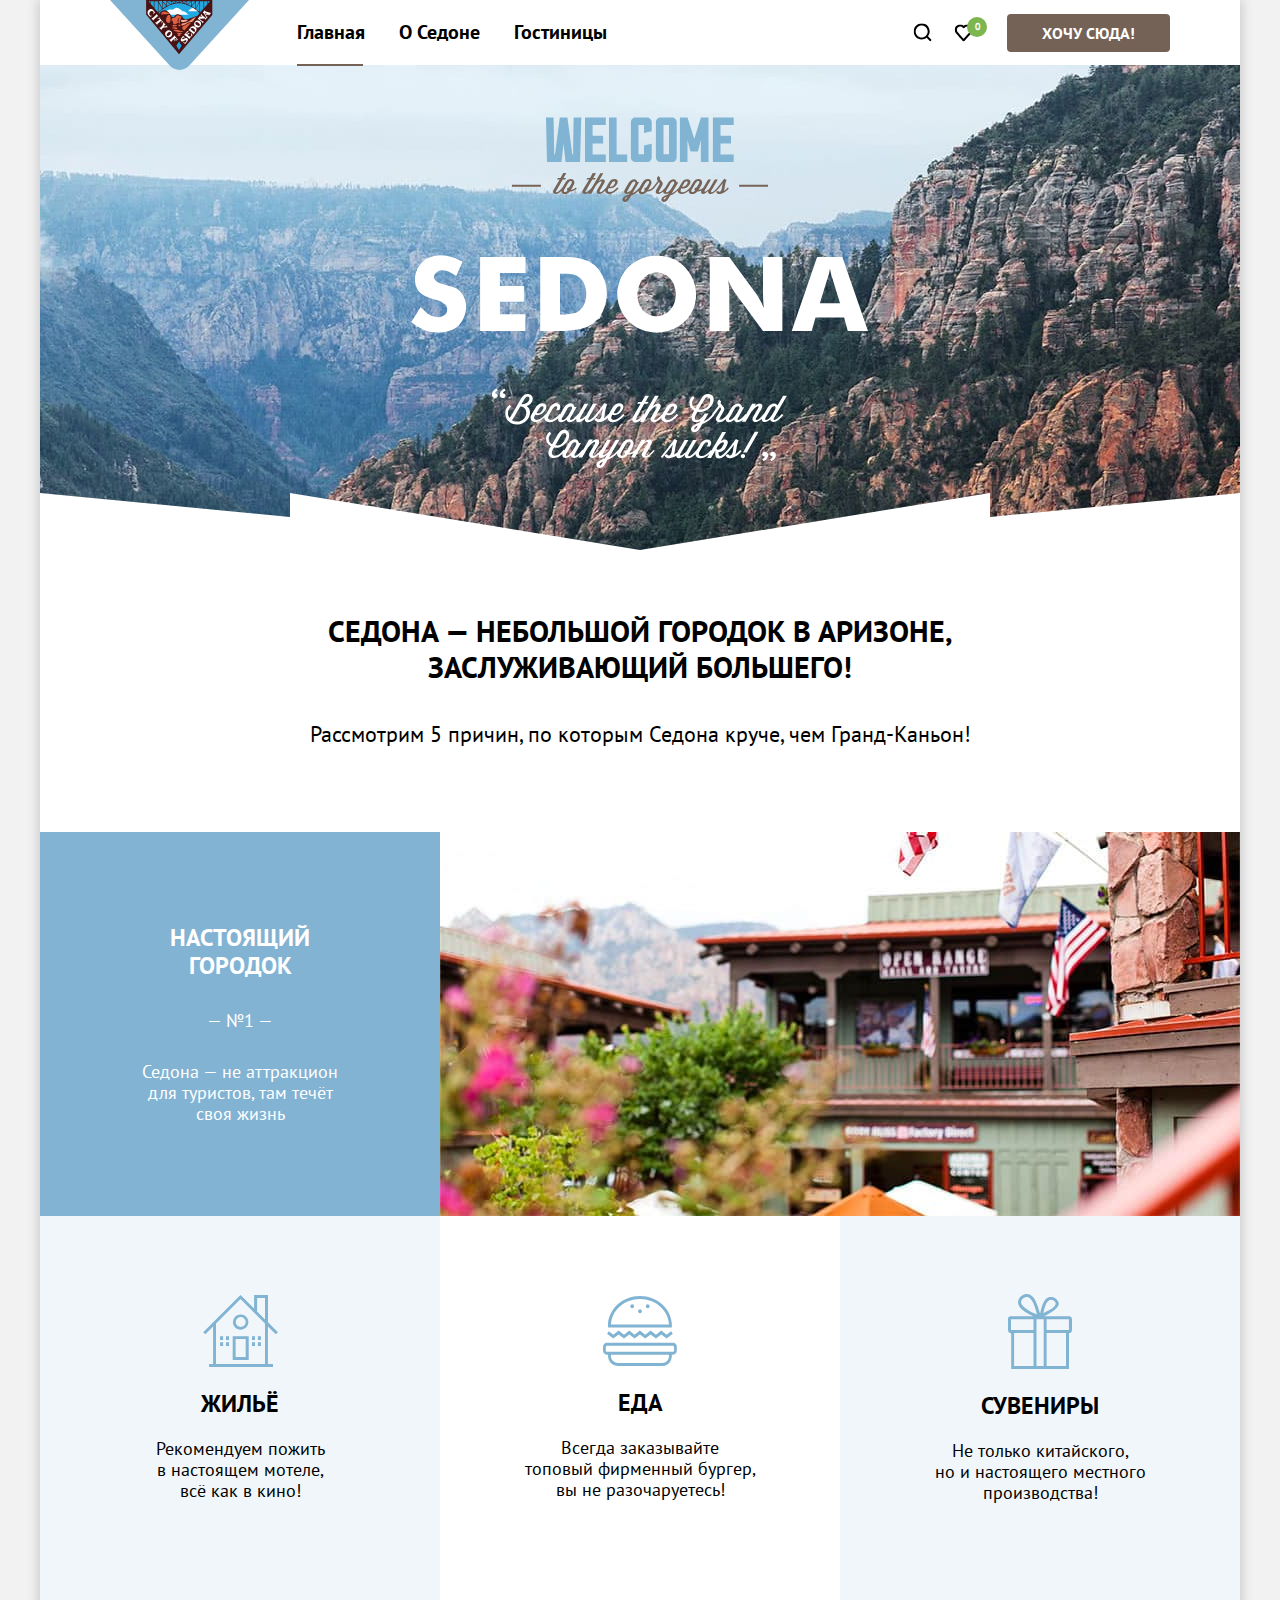
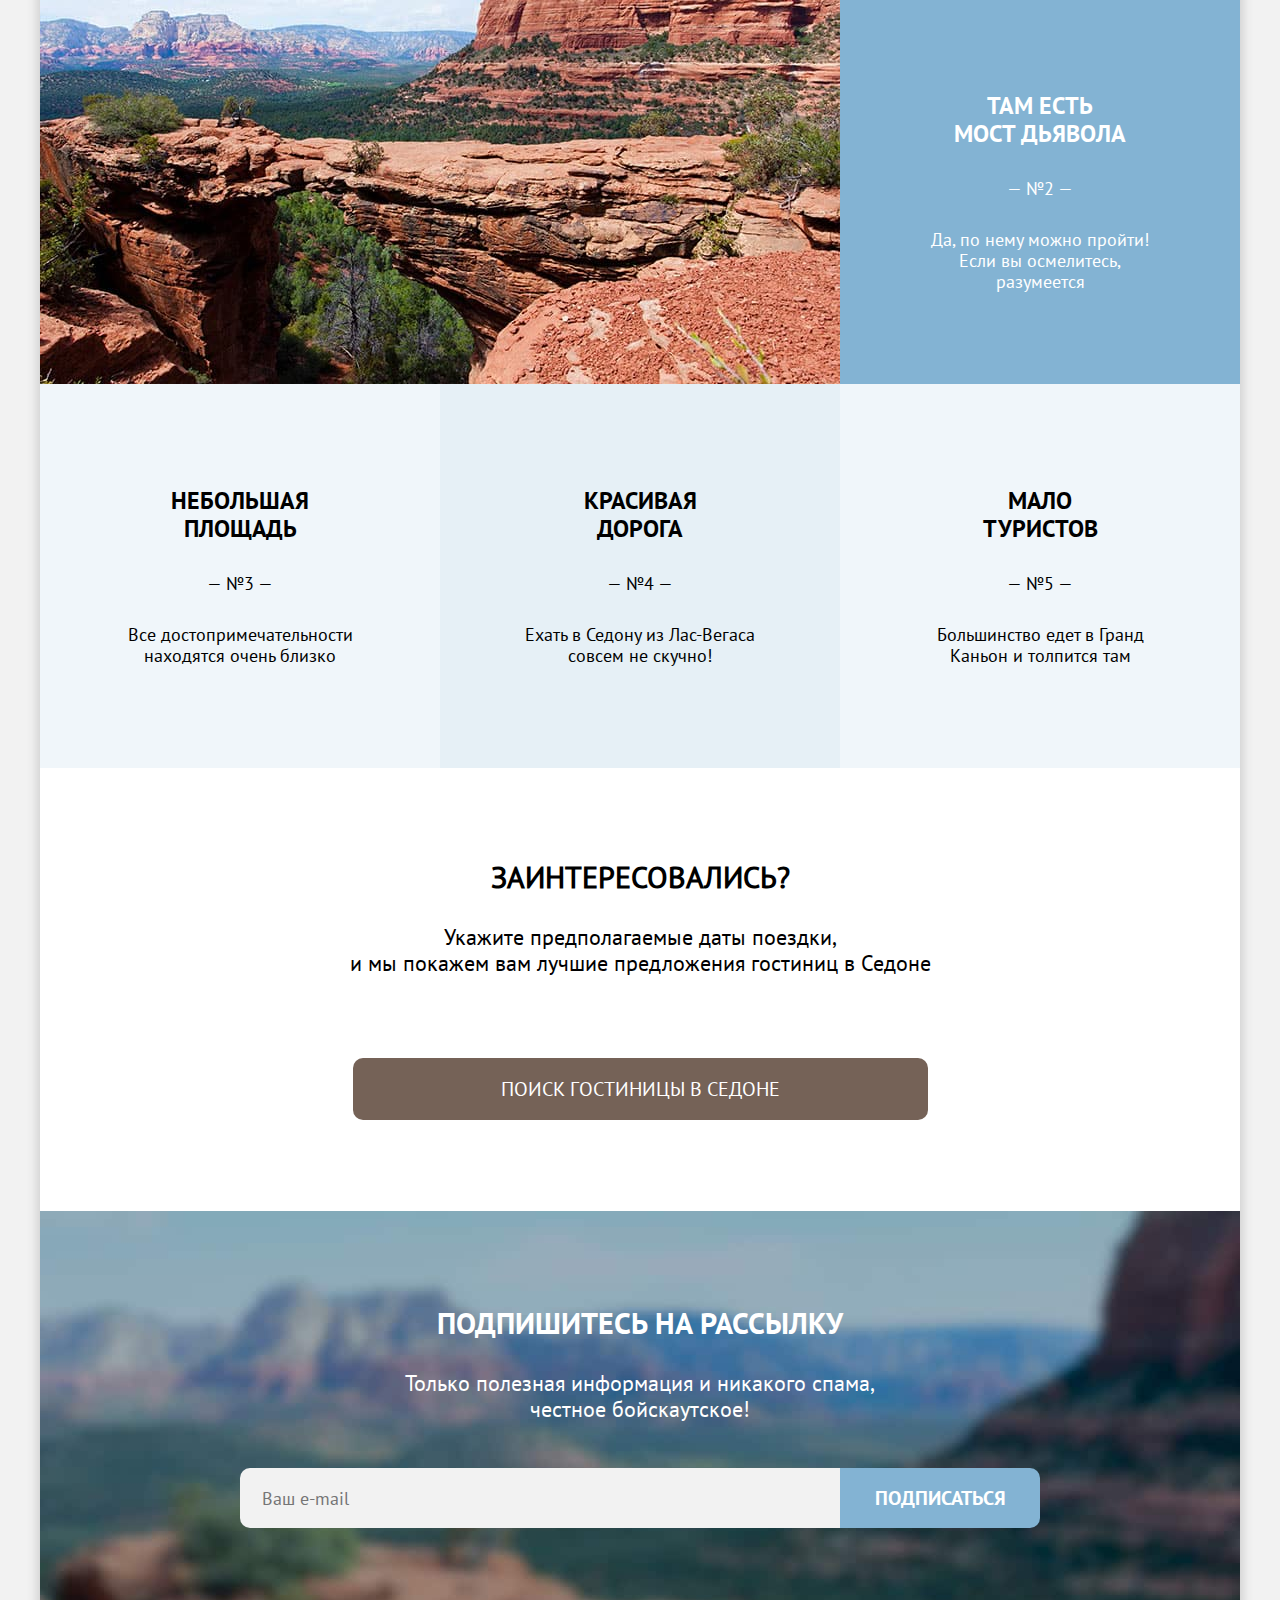
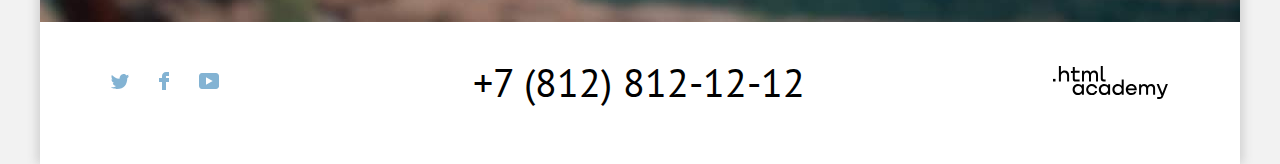
==== commit b32f7481: "Сделала правки для второй защиты проекта" ====
--- a/index.html
+++ b/index.html
@@ -88,7 +88,7 @@
                 <li class="advantages-item dark-text light-background block-advantage-mini">
                   <img class="advantages-item-icon" src="image/icon/icon-home.svg" width="75" height="72" alt="иконка дом.">
                   <h3 class="advantages-title advantages-title-black">Жильё</h3>
-                  <p class="advantages-description advantages-description-black">Рекомендуем пожить <br> в настоящем мотеле,<br> всё как в кино!</p>
+                  <p class="advantages-description advantages-description-black">Рекомендуем пожить <br> в настоящем мотеле, <br> всё как в кино!</p>
                 </li>
                 <li class="advantages-item dark-text block-advantage-mini">
                   <img class="advantages-item-icon" src="image/icon/icon-burger.svg" width="74" height="70" alt="иконка бургер.">
@@ -133,7 +133,7 @@
         </section>
         <section class="hotel-search">
           <h2 class="secondary-title interested-title">Заинтересовались?</h2>
-          <p class="hotel-search-description">Укажите предполагаемые даты поездки, <br> и мы покажем вам лучшие предложения гостиниц в Седоне</p>
+          <p class="hotel-search-description">Укажите предполагаемые даты поездки, <br> и мы покажем вам лучшие предложения гостиниц в Седоне &#160;</p>
           <a class="hotel-search-button" href="catalog.html">Поиск гостиницы в Седоне</a>
         </section>
         <section class="subscription">
--- a/styles/styles.css
+++ b/styles/styles.css
@@ -206,7 +206,7 @@
   font-size: 60px;
   line-height: 68px;
   margin: 0;
-  padding-top: 35px;
+  padding-top: 40px;
 }
 
 .breadcrumbs-list {
@@ -216,7 +216,6 @@
   display: flex;
   margin: 0;
   padding: 0;
-  padding-top: 5px;
 }
 
 .catalog-filter-title {
@@ -408,7 +407,7 @@
   min-height: 60px;
   display: block;
   margin: 0 auto 91px;
-  padding:15px 0 15px 0;
+  padding:13px 0 13px 0;
   box-sizing:border-box;
   text-align: center;
   border-radius: 10px;
@@ -417,7 +416,7 @@
 .hotel-search-description {
   font-size: 22px;
   line-height: 26px;
-  max-width: 580px;
+  max-width: 590px;
   margin: 0 auto;
   padding-top: 29px;
   padding-bottom: 56px;
@@ -474,7 +473,7 @@
   max-width: 339px;
   padding: 20px;
   display: grid;
-  gap:16px;
+  gap:15px;
 }
 
 .foto {
@@ -490,7 +489,7 @@
   line-height: 31px;
   margin: 0;
   font-family: "ptsans-700", sans-serif;
-  padding-top: 16px;
+  padding-top: 15px;
 }
 
 .description-hotel {
@@ -734,7 +733,7 @@
   text-decoration: none;
   display: block;
   margin: 0 1px;
-  padding:19px 17px;
+  padding:19px 15px 19px 17px;
   display: block;
 }
 
@@ -1479,7 +1478,7 @@
 
 .toggle-max {
   top: -8px;
-  right: 0;
+  right: -10px;
 }
 
 .range-wrapper-inputs {
@@ -1756,6 +1755,8 @@
   margin-top: 15px;
 }
 
-.field:invalid .error {
+.field:focus:invalid {
   box-shadow: inset 0 0 0 2px #FF5757;
 }
+
+
